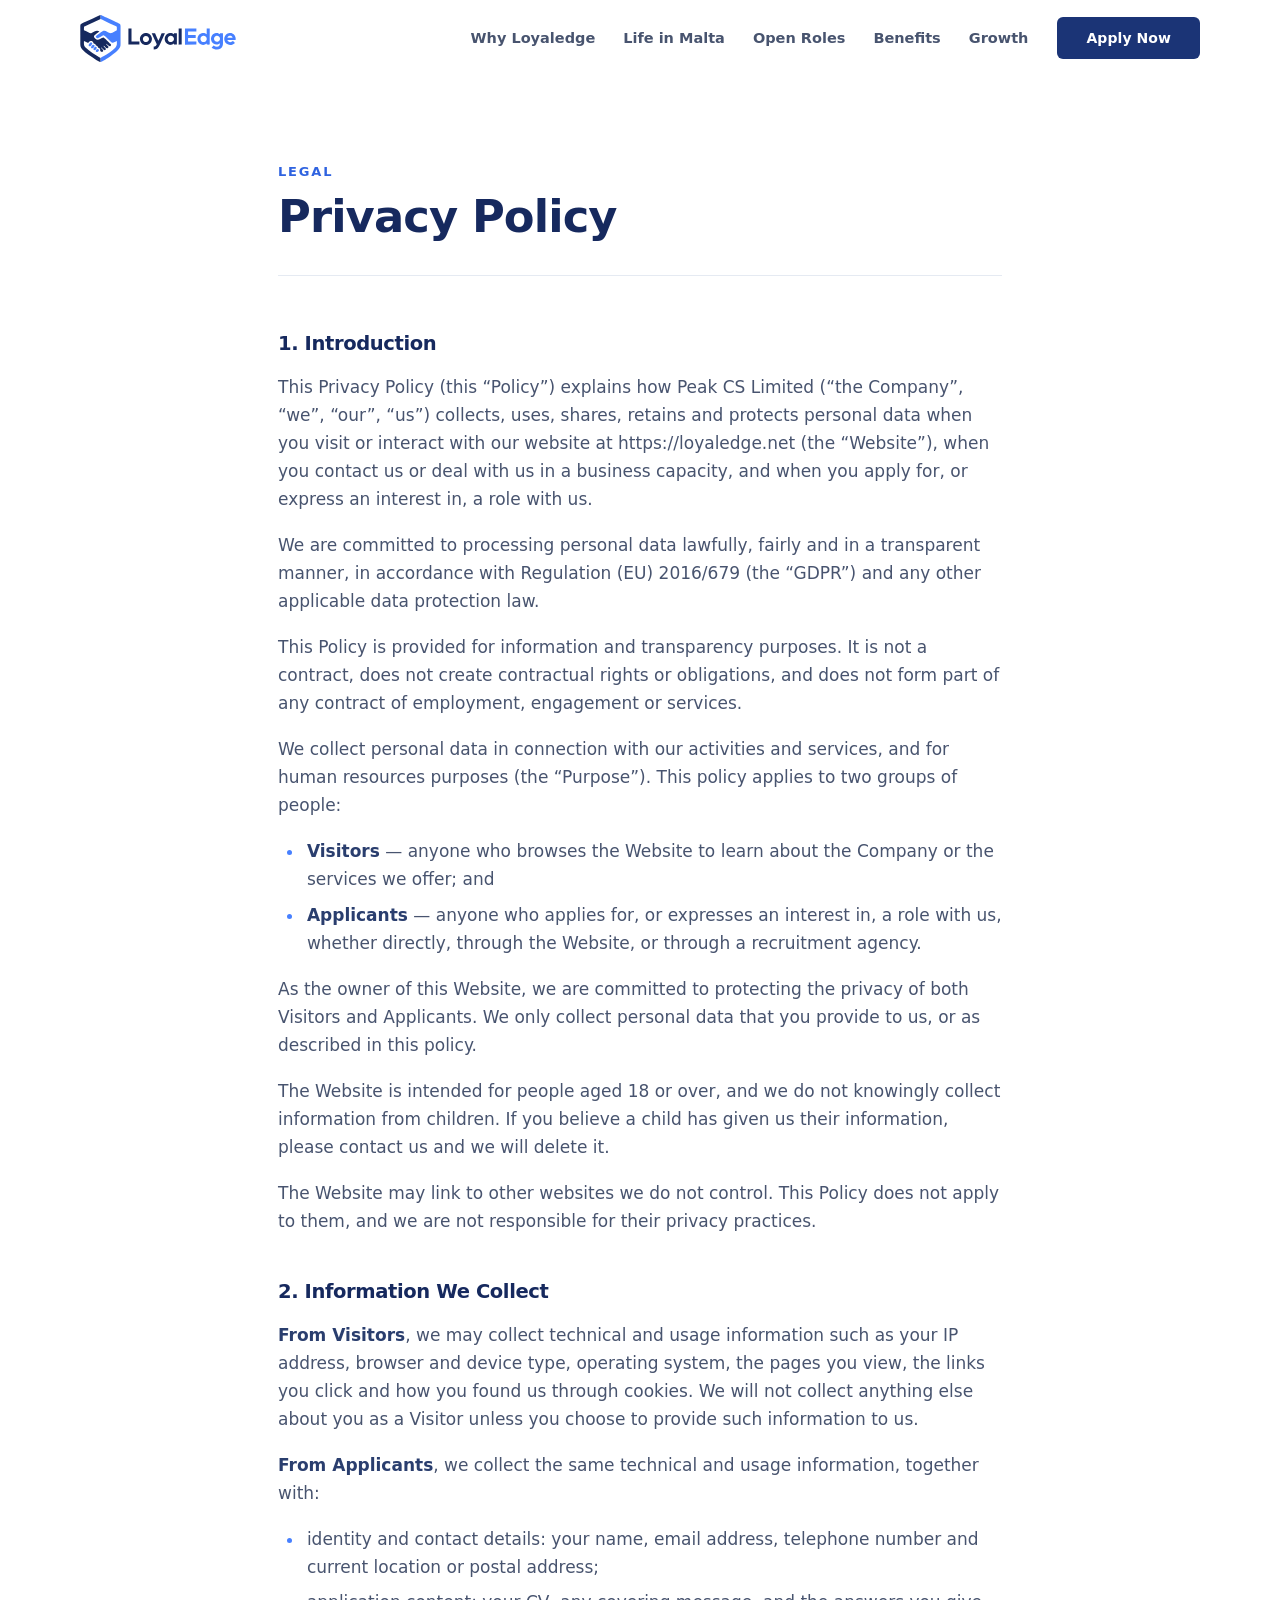
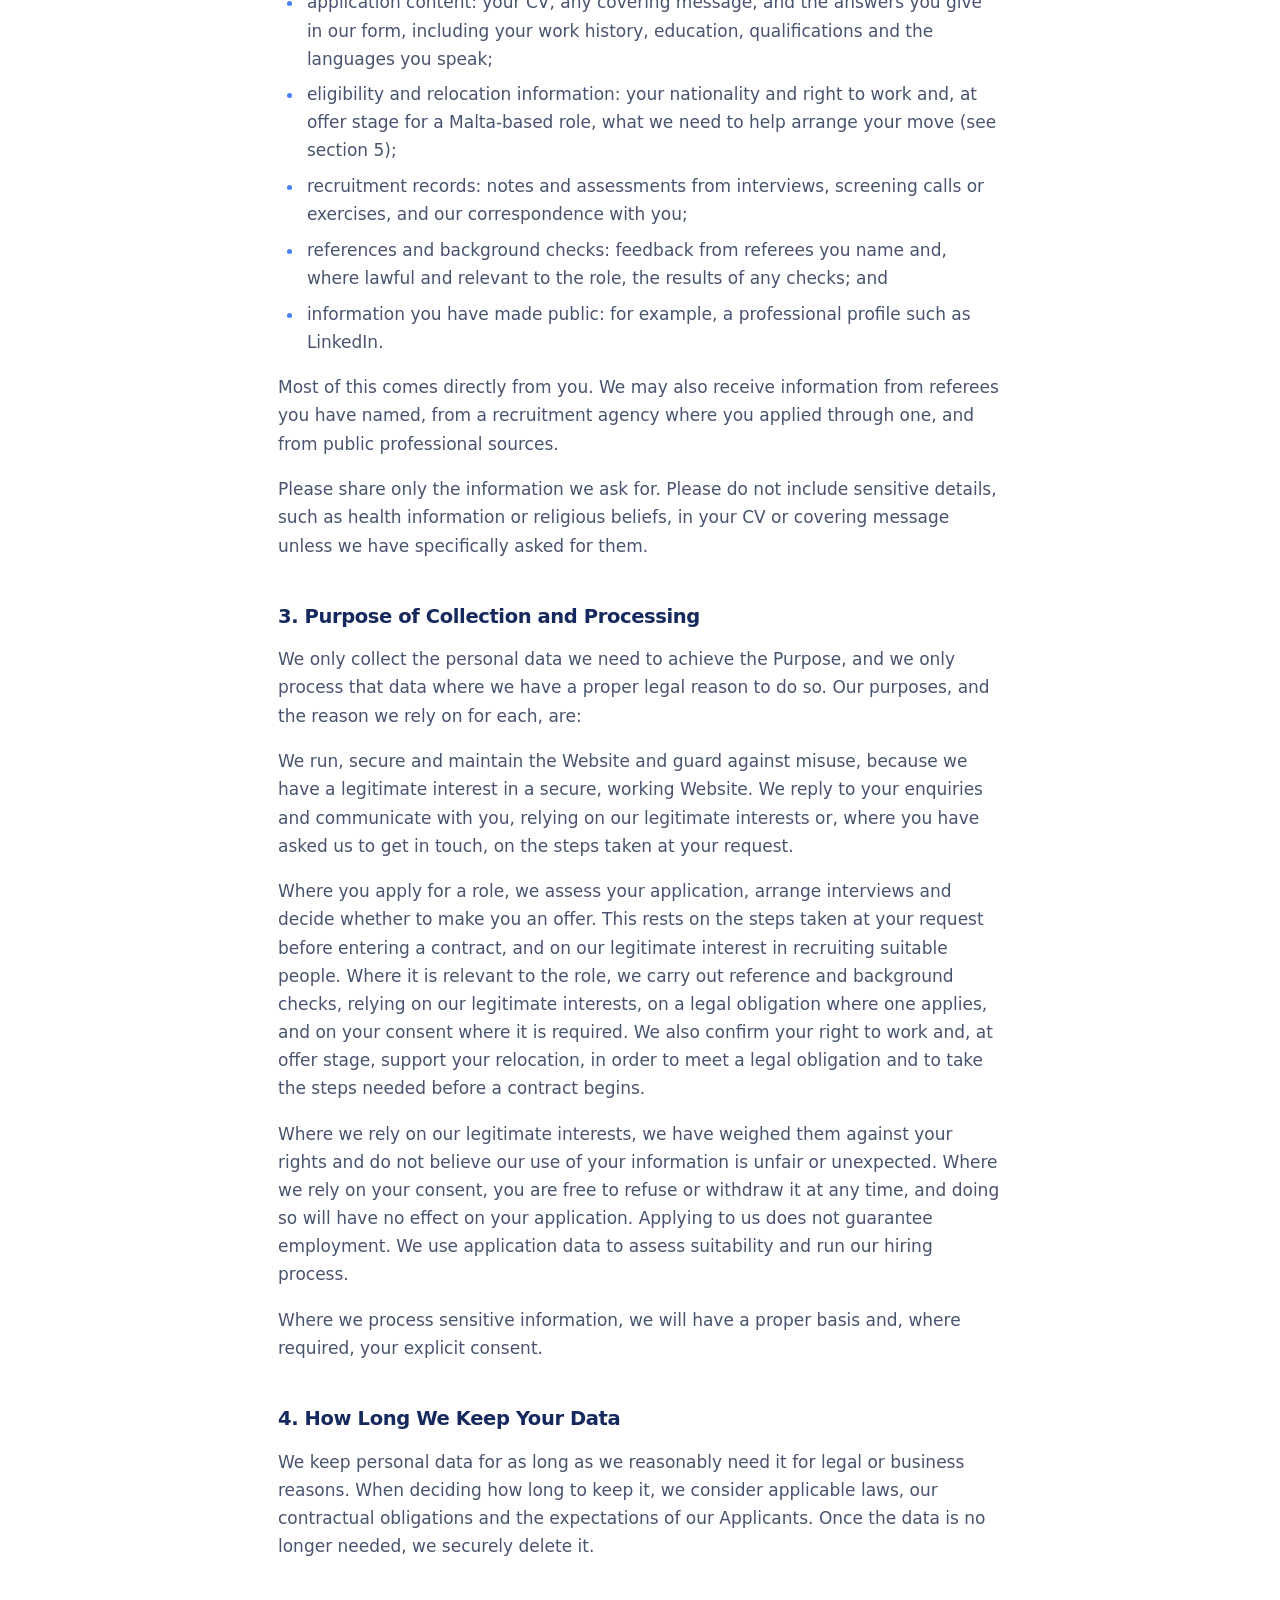
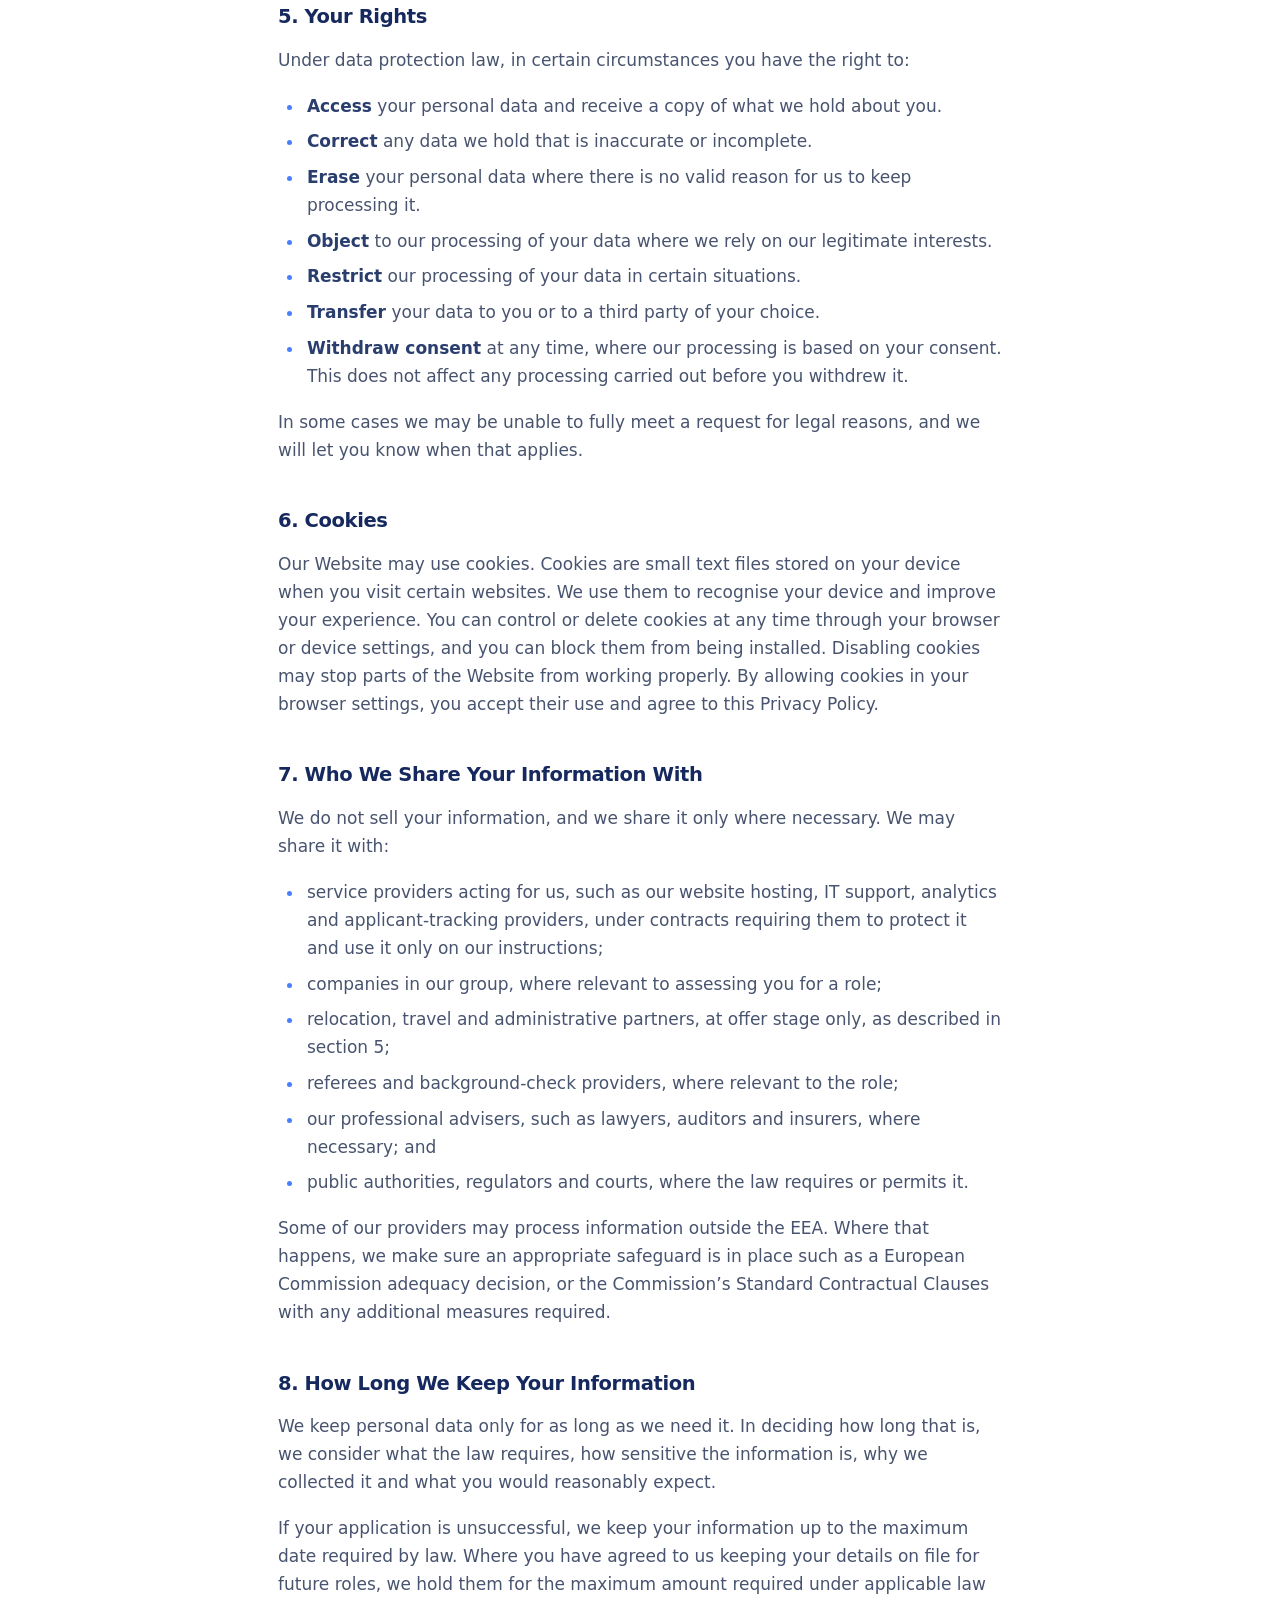
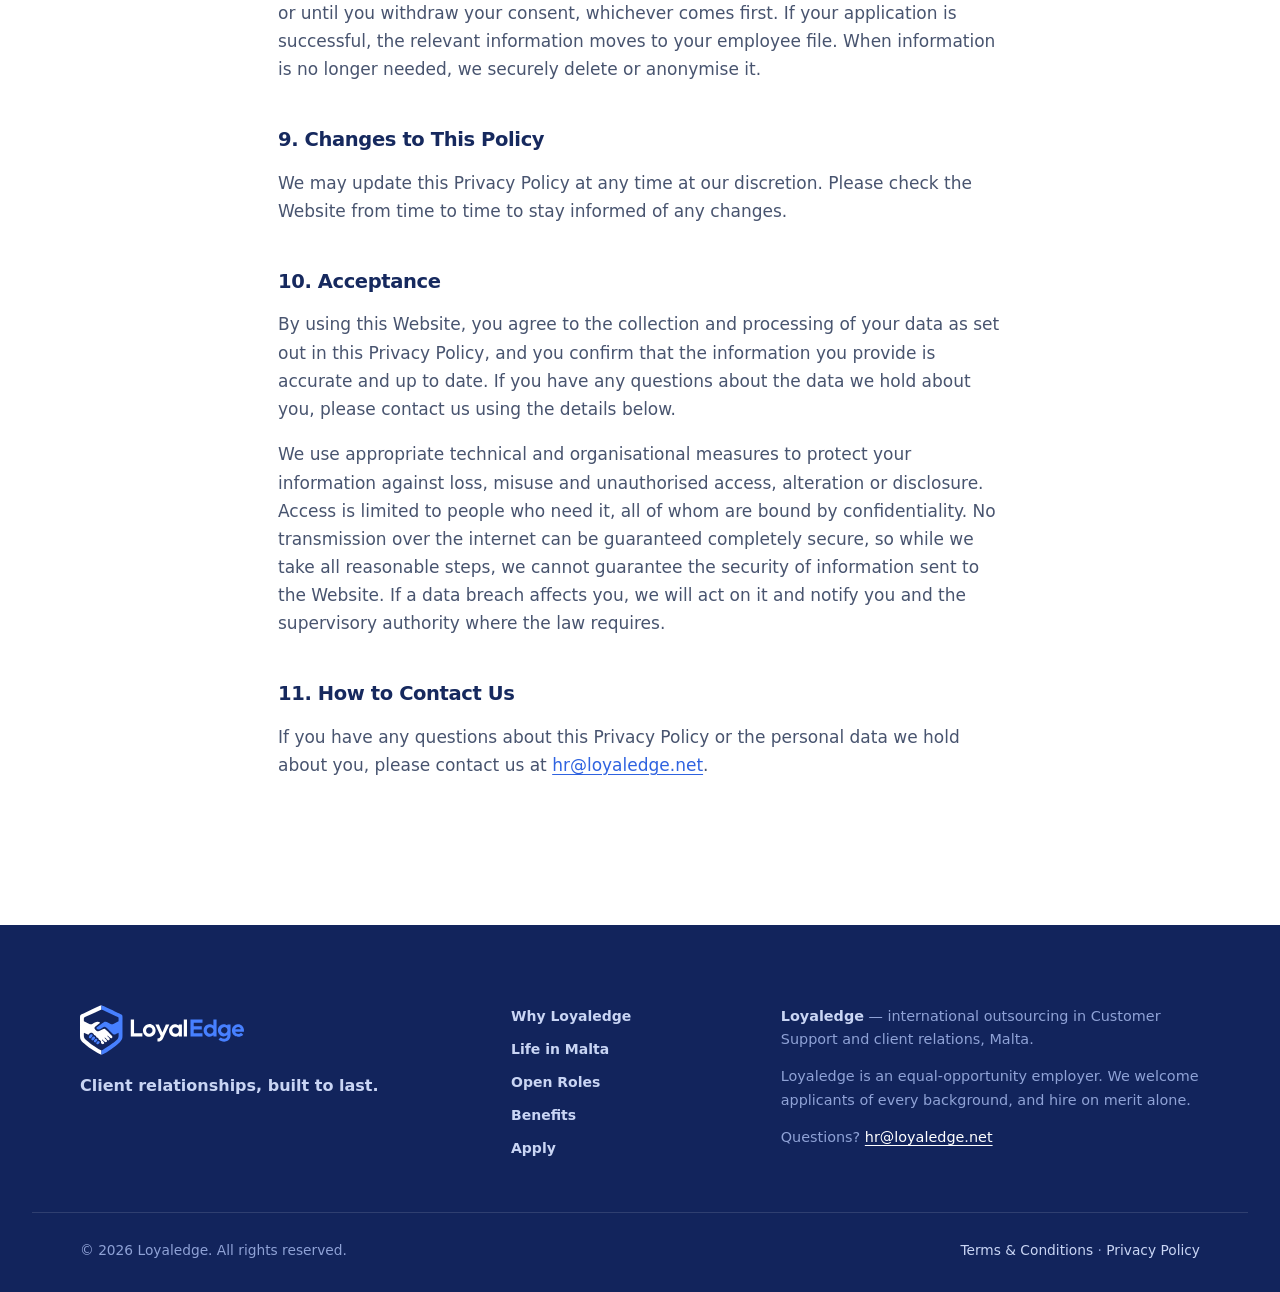
==== privacy.html @ 89816197 "Apply legal review: Loyaledge branding, remove countries, add legal pages - Remove country names fro" ====
<!doctype html>
<html lang="en">
<head>
<meta charset="utf-8">
<meta name="viewport" content="width=device-width, initial-scale=1">
<title>Privacy Policy — Loyaledge</title>
<meta name="description" content="How Peak CS Limited collects, uses and protects personal data on the Loyaledge website.">
<meta name="theme-color" content="#FFFFFF">

<link rel="icon" href="data:image/svg+xml,%3Csvg xmlns='http://www.w3.org/2000/svg' viewBox='0 0 271 316'%3E%3Cpath d='M136.7 315.7C128.6 314.4 110.6 303.7 102.5 298.6 70.9 278.4 37.7 258.1 12 230.6-2.1 215.4.1 197.7.1 178.7l.1-45-.1-39.2c0-7.2-.2-14.5.1-21.7.4-8.3 2.8-11.4 10.2-15 8.4-4 16.8-7.8 25.2-11.7l49.2-22.9 30.9-14.4C121.4 6.1 130.7 1.4 136.5 0c.2 8.8-.2 19.1.3 27.3-34.2 14.4-67.7 32-101.7 46.8-2.8 1.2-8.2 3.5-9.4 6-1.8 3.5-1 19.4-1 22.4 10.6 5 21.3 10 31.8 15.2 6.6 3.3 12.3 6.2 19.7 3 17.8-7.5 32.9-23 52.6-9.5-10.5 8.1-22.9 16.5-32.6 25.3-6.2 5.6-4.8 12.4.3 17.7 21.6 26.4 38-.7 59.4-4.8 3.8-.7 41 38.1 46.4 43 4.3 3.9 6.4 10.1 1.1 14.8-9.9 8.6-23.2-14.9-29-14.9-2.6 7.5 28.5 19.2 9.6 29.7-8.6 4.8-19.2-14.9-25.9-16.9l-1.2 1.1c.2 6.2 22.3 16.3 13.3 25.5-10.1 10.3-20.7-8.7-28.4-14.2h-1.2c-1.2 1.6-1 .8-.9 2.6 4.5 5 15 13.3 14.7 19-.2 2-1.1 4-2.7 5.3-6.6 5.8-13.6-.2-18.2-5 2.9-11.1-2.3-18.5-13.2-21.2-3.3-9.9-5.5-11.4-15.2-14.9-.5-3.8-2.9-9.1-5.8-10.6-8.3-4.2-8.8-.8-12.1-10.1-1.8-5.2-12.1-10.6-17.6-8.6-7.5 1.5-11.7 7-16.2 12.4-9.4-3.6-19.4-8.5-28.6-12.8-.2 17.1-2.9 32 10.4 44.1 24.6 22.5 72.4 55.7 101.5 69.6-.1 9-.1 18 0 26.9z' fill='%231B3476'/%3E%3Cpath d='M136.5 0c5.7.7 115 52.5 127 59 1.8.9 3.3 2.2 4.5 3.8 4 5.4 2.8 23.8 2.7 31.1l-.1 40.1.1 45.9c0 6.8.3 22.8-1 29.1-5.5 27.7-49.7 55.8-71.2 71.5-9.7 7-51.8 34.5-61.8 35.2-.1-9-.1-17.9 0-26.9 3.5-1.3 15.1-8.5 18.9-10.8 28-17.3 55.9-35.9 79.8-58.6 13.5-12.8 10.5-25.9 10.4-44-6.9 3.3-22.6 12.8-29.9 11.7-8.3-1.3-46.1-47.7-56.7-50-11.6-2.5-29.1 19.3-42.2 18.4-4.5-.3-8.3-3.3-11.2-6.7-1.3-1.5-1.9-2.7-1.8-4.6 3.9-5.5 40.3-31.7 47.7-36.2 17.5-7.9 31.2 7.8 46.5 13.2 10.2 3.6 20.3-5.3 29.3-9.3 6-2.7 12.3-6.2 18.2-9.2.1-7.9 0-15.8-.1-23.7-4.4-2.9-11.3-5.9-16.1-8.2l-27.1-12.8-40.7-19.4c-7.7-3.6-17.1-8.4-24.9-11.4-.4-8.3 0-18.6-.2-27.3z' fill='%234780FF'/%3E%3C/svg%3E">

<link rel="stylesheet" href="styles.css">
</head>
<body>

<a class="skip-link" href="#main">Skip to main content</a>

<!-- Logo symbol. "LOYAL" + left shield use currentColor so the mark inverts on dark
     surfaces; "EDGE" + right shield stay brand blue in every context. -->
<svg width="0" height="0" aria-hidden="true" focusable="false" style="position:absolute">
  <symbol id="loyaledge" viewBox="0 0 1045 316">
    <path fill="currentColor" d="M136.713 315.699C128.648 314.407 110.573 303.685 102.465 298.56C70.949 278.428 37.7438 258.062 12.0398 230.552C-2.1436 215.373 0.120086 197.665 0.148864 178.671L0.217442 133.662L0.148864 94.4327C0.114575 87.2344 -0.0960531 80.0117 0.208875 72.8085C0.56095 64.4763 2.99854 61.397 10.3119 57.8585C18.6913 53.8038 27.1148 50.0032 35.5248 46.0967L84.7137 23.2137L115.6 8.8178C121.382 6.12672 130.727 1.40401 136.547 0C136.786 8.75045 136.364 19.0323 136.797 27.3174C102.649 41.6986 69.0809 59.2944 35.0655 74.1415C32.3279 75.3361 26.928 77.5998 25.6691 80.1084C23.9155 83.6053 24.6845 99.5234 24.7347 102.481C35.3797 107.472 46.0154 112.513 56.5648 117.678C63.2083 120.931 68.8421 123.855 76.2479 120.721C94.0721 113.181 109.146 97.684 128.882 111.239C118.337 119.367 106.004 127.715 96.2654 136.521C90.0579 142.135 91.5219 148.931 96.5158 154.216C118.101 180.588 134.49 154.92 155.929 150.823C159.742 150.101 196.885 188.927 202.282 193.862C206.541 197.751 208.683 203.91 203.329 208.607C193.464 217.259 180.135 193.789 174.333 193.758C171.699 201.241 202.783 212.917 183.938 223.473C175.31 228.305 164.75 208.613 157.995 206.586L156.824 207.688C157.013 213.885 179.148 223.951 170.071 233.252C159.987 243.582 149.426 224.533 141.665 219.077L140.539 219.114C139.291 220.718 139.497 219.867 139.636 221.679C144.169 226.639 154.645 235.003 154.299 240.618C154.164 242.669 153.22 244.586 151.673 245.945C145.04 251.768 138.029 245.731 133.427 240.967C136.37 229.903 131.121 222.482 120.246 219.757C116.94 209.813 114.751 208.356 104.998 204.841C104.473 201.026 102.09 195.736 99.2161 194.279C90.8814 190.048 90.3689 193.458 87.0802 184.157C85.2323 178.928 75.0043 173.528 69.5034 175.573C61.9776 177.061 57.7618 182.584 53.311 187.996C43.9599 184.347 33.9548 179.406 24.7849 175.108C24.5896 192.203 21.8936 207.082 35.1935 219.206C59.8265 241.665 107.556 274.913 136.704 288.849C136.621 297.795 136.624 306.747 136.713 315.699Z"/>
    <path fill="#4780FF" d="M136.546 0C142.21 0.686394 251.549 52.4562 263.497 58.9656C265.252 59.9134 266.776 61.2342 267.964 62.8353C271.991 68.2291 270.748 86.643 270.722 93.9104L270.662 134.03L270.724 179.926C270.729 186.729 271.037 202.704 269.771 209.048C264.25 236.724 220.056 264.828 198.562 280.461C188.901 287.49 146.74 314.97 136.712 315.699C136.622 306.747 136.619 297.795 136.703 288.849C140.247 287.588 151.833 280.387 155.565 278.079C183.55 260.769 211.472 242.198 235.39 219.493C248.872 206.696 245.885 193.562 245.755 175.518C238.893 178.794 223.171 188.327 215.879 187.182C207.563 185.884 169.804 139.519 159.139 137.189C147.578 134.664 130.068 156.469 116.953 155.557C112.42 155.244 108.671 152.213 105.801 148.901C104.53 147.437 103.89 146.232 103.991 144.291C107.901 138.843 144.279 112.591 151.683 108.069C169.186 100.22 182.894 115.925 198.207 121.293C208.437 124.88 218.513 116.01 227.513 111.948C233.506 109.244 239.837 105.735 245.759 102.764C245.826 94.8791 245.777 86.9938 245.614 79.1104C241.262 76.2123 234.354 73.182 229.516 70.8871L202.446 58.0722L161.709 38.7203C154.049 35.0875 144.584 30.314 136.796 27.3174C136.363 19.0323 136.785 8.75045 136.546 0Z"/>
    <path fill="#4780FF" d="M68.5957 185.523C89.9645 183.986 77.5127 203.102 67.4641 210.199C65.0002 210.566 60.0295 210.162 58.3653 208.405C51.6991 201.363 64.1828 189.485 68.5957 185.523Z"/>
    <path fill="#4780FF" d="M85.6577 199.668C105.611 200.011 92.5535 218.815 82.3721 224.252C62.8922 223.701 75.9576 204.205 85.6577 199.668Z"/>
    <path fill="#4780FF" d="M99.8603 214.296C103.036 214.131 107.869 214.749 109.611 217.511C114.303 224.963 103.191 233.872 98.6295 237.092C95.7082 237.203 91.3076 236.554 89.4707 234.288C83.9648 227.504 95.8582 217.529 99.8603 214.296Z"/>
    <path fill="#4780FF" d="M115.209 228.391C130.909 229.187 127.025 244.353 114.699 248.664C97.4861 248.933 104.481 234.183 115.209 228.391Z"/>
    <path fill="#4780FF" d="M912.77 120.847C929.632 119.734 928.537 124.762 938.805 128.365C940.385 126.993 938.218 125.916 940.036 122.692C945.504 122.263 953.512 122.54 959.17 122.57C959.795 135.425 959.275 150.831 959.379 163.903C958.73 176.388 960.781 191.04 958.074 203.176C950.194 238.469 905.728 239.59 882.834 218.698L887.023 214.498L896.128 205.393C914.038 218.808 939.657 217.675 939.332 190.336C933.754 194.34 929.48 197.028 922.549 198.345C912.966 200.065 903.096 197.898 895.111 192.326C886.533 186.332 881.028 176.877 879.314 166.621C877.618 155.845 880.214 144.834 886.551 135.954C893.347 126.543 901.779 122.645 912.77 120.847ZM939.167 156.354C937.287 145.56 927.123 138.252 916.291 139.91C909.084 141.014 903.041 145.927 900.487 152.753C897.934 159.58 899.269 167.253 903.978 172.818C908.692 178.378 916.04 180.956 923.197 179.56C933.949 177.459 941.047 167.148 939.167 156.354Z"/>
    <path fill="#4780FF" d="M870.331 90.6113C869.627 126.522 870.705 163.112 870.209 199.122C865.776 199.128 854.191 199.471 850.511 198.724C849.77 196.985 849.996 193.942 849.99 191.939C837.322 202.343 824.414 203.475 809.627 197.267C786.445 185.082 780.861 154.852 796.946 134.825C803.253 126.842 812.548 121.78 822.676 120.811C833.305 119.797 841.847 123.144 849.904 129.713L849.96 90.666L870.331 90.6113ZM850.088 157.59C848.208 146.021 837.285 138.18 825.719 140.1C814.214 142.011 806.419 152.869 808.286 164.38C810.16 175.897 820.991 183.729 832.509 181.898C844.088 180.062 851.968 169.162 850.088 157.59Z"/>
    <path fill="currentColor" d="M602.649 120.889C613.915 119.91 620.718 123.48 629.425 129.67L629.541 122.502L649.521 122.532L649.472 199.129L629.627 199.16L629.566 191.739L624.312 195.7C620.259 198.137 616.487 199.699 611.828 200.495C602.025 202.221 591.94 199.888 583.894 194.035C556.096 173.786 564.686 125.997 602.649 120.889ZM625.036 147.462C620.168 141.621 612.533 138.853 605.05 140.215C593.692 142.284 586.099 153.102 588.022 164.491C589.945 175.873 600.666 183.6 612.08 181.825C619.593 180.661 625.894 175.536 628.576 168.421C631.264 161.306 629.91 153.298 625.036 147.462Z"/>
    <path fill="#4780FF" d="M703.911 90.5714L780.639 90.5469L780.499 111.133C762.203 111.464 743.154 111.235 724.815 111.277C724.687 119.072 724.681 126.869 724.791 134.665L775.992 134.677C776.096 141.244 776.102 147.811 776.016 154.381L731.955 154.388C729.628 154.339 727.412 154.094 725.238 154.859C724.338 159.807 724.779 173.277 724.913 178.757L780.615 178.819C780.639 185.597 780.627 192.375 780.578 199.153L704.083 199.19C703.807 162.984 703.746 126.778 703.911 90.5714Z"/>
    <path fill="currentColor" d="M436.804 120.799C458.819 118.214 478.797 133.874 481.544 155.869C484.29 177.863 468.776 197.958 446.802 200.867C424.598 203.8 404.251 188.095 401.475 165.868C398.7 143.643 414.559 123.411 436.804 120.799ZM462.057 159.629C461.266 148.326 451.497 139.788 440.192 140.515C428.798 141.249 420.175 151.112 420.973 162.507C421.77 173.895 431.683 182.462 443.068 181.598C454.364 180.747 462.849 170.926 462.057 159.629Z"/>
    <path fill="#4780FF" d="M1008.1 120.768C1028.49 120.936 1042.33 135.9 1044.42 155.423C1044.86 159.617 1044.64 164.154 1044.56 168.379C1026.06 168.618 1007.31 168.483 988.805 168.471C995.259 185.658 1013.52 186.7 1026.07 175.311C1028.06 176.903 1030.08 178.709 1032.02 180.38L1040.06 187.557C1026.42 201.829 999.863 206.569 983.95 193.631C956.659 171.447 965.238 126.338 1003.45 120.873C1005 120.8 1006.55 120.765 1008.1 120.768ZM1024.34 153.108C1020.06 141.654 1015.11 138.764 1002.73 139.77C994.862 142.526 991.947 145.171 988.874 153.145L1010.74 153.231L1024.34 153.108Z"/>
    <path fill="currentColor" d="M480.318 122.642L502.77 122.482C509.107 138.814 517.698 157.498 524.856 173.712C531.199 161.368 541.02 136.317 546.911 122.552L569.131 122.61C561.753 140.327 553.009 158.276 545.227 175.984C540.077 186.711 535.516 197.935 530.244 208.632C521.702 225.96 512.928 231.367 493.629 231.71L493.634 212.398C506.511 212.367 509.64 207.83 514.201 196.735C502.953 172.377 490.886 147.205 480.318 122.642Z"/>
    <path fill="currentColor" d="M323.616 90.6254L344.393 90.5898L344.438 178.814L397.53 178.795L397.486 199.124L323.566 199.136L323.616 90.6254Z"/>
    <path fill="currentColor" d="M661.456 90.6602L681.705 90.5684L681.693 199.172C675.006 199.093 668.136 199.172 661.438 199.184L661.456 90.6602Z"/>
  </symbol>
</svg>

<header class="site-header" id="siteHeader">
  <div class="wrap header-inner">
    <a class="logo" href="index.html" aria-label="Loyaledge home">
      <svg class="logo-svg" role="img" aria-hidden="true"><use href="#loyaledge"></use></svg>
    </a>

    <nav class="nav" id="nav" aria-label="Main">
      <a href="index.html#why">Why Loyaledge</a>
      <a href="index.html#malta">Life in Malta</a>
      <a href="index.html#roles">Open Roles</a>
      <a href="index.html#benefits">Benefits</a>
      <a href="index.html#growth">Growth</a>
      <a class="btn btn-primary btn-sm nav-cta" href="index.html#apply">Apply Now</a>
    </nav>

    <button class="menu-toggle" id="menuToggle" aria-expanded="false" aria-controls="nav" aria-label="Open menu">
      <span></span><span></span><span></span>
    </button>
  </div>
</header>

<main id="main" class="legal-main">
  <div class="wrap legal-wrap">
    <header class="legal-head">
      <p class="legal-kicker">Legal</p>
      <h1>Privacy Policy</h1>
    </header>

    <div class="legal-body">
      <h2>1. Introduction</h2>
      <p>
        This Privacy Policy (this &ldquo;Policy&rdquo;) explains how Peak CS Limited
        (&ldquo;the Company&rdquo;, &ldquo;we&rdquo;, &ldquo;our&rdquo;, &ldquo;us&rdquo;)
        collects, uses, shares, retains and protects personal data when you visit or
        interact with our website at https://loyaledge.net (the &ldquo;Website&rdquo;), when
        you contact us or deal with us in a business capacity, and when you apply for, or
        express an interest in, a role with us.
      </p>
      <p>
        We are committed to processing personal data lawfully, fairly and in a transparent
        manner, in accordance with Regulation (EU) 2016/679 (the &ldquo;GDPR&rdquo;) and any
        other applicable data protection law.
      </p>
      <p>
        This Policy is provided for information and transparency purposes. It is not a
        contract, does not create contractual rights or obligations, and does not form part
        of any contract of employment, engagement or services.
      </p>
      <p>
        We collect personal data in connection with our activities and services, and for
        human resources purposes (the &ldquo;Purpose&rdquo;). This policy applies to two
        groups of people:
      </p>
      <ul>
        <li><strong>Visitors</strong> &mdash; anyone who browses the Website to learn about the Company or the services we offer; and</li>
        <li><strong>Applicants</strong> &mdash; anyone who applies for, or expresses an interest in, a role with us, whether directly, through the Website, or through a recruitment agency.</li>
      </ul>
      <p>
        As the owner of this Website, we are committed to protecting the privacy of both
        Visitors and Applicants. We only collect personal data that you provide to us, or as
        described in this policy.
      </p>
      <p>
        The Website is intended for people aged 18 or over, and we do not knowingly collect
        information from children. If you believe a child has given us their information,
        please contact us and we will delete it.
      </p>
      <p>
        The Website may link to other websites we do not control. This Policy does not apply
        to them, and we are not responsible for their privacy practices.
      </p>

      <h2>2. Information We Collect</h2>
      <p>
        <strong>From Visitors</strong>, we may collect technical and usage information such
        as your IP address, browser and device type, operating system, the pages you view,
        the links you click and how you found us through cookies. We will not collect
        anything else about you as a Visitor unless you choose to provide such information
        to us.
      </p>
      <p><strong>From Applicants</strong>, we collect the same technical and usage information, together with:</p>
      <ul>
        <li>identity and contact details: your name, email address, telephone number and current location or postal address;</li>
        <li>application content: your CV, any covering message, and the answers you give in our form, including your work history, education, qualifications and the languages you speak;</li>
        <li>eligibility and relocation information: your nationality and right to work and, at offer stage for a Malta-based role, what we need to help arrange your move (see section 5);</li>
        <li>recruitment records: notes and assessments from interviews, screening calls or exercises, and our correspondence with you;</li>
        <li>references and background checks: feedback from referees you name and, where lawful and relevant to the role, the results of any checks; and</li>
        <li>information you have made public: for example, a professional profile such as LinkedIn.</li>
      </ul>
      <p>
        Most of this comes directly from you. We may also receive information from referees
        you have named, from a recruitment agency where you applied through one, and from
        public professional sources.
      </p>
      <p>
        Please share only the information we ask for. Please do not include sensitive
        details, such as health information or religious beliefs, in your CV or covering
        message unless we have specifically asked for them.
      </p>

      <h2>3. Purpose of Collection and Processing</h2>
      <p>
        We only collect the personal data we need to achieve the Purpose, and we only
        process that data where we have a proper legal reason to do so. Our purposes, and
        the reason we rely on for each, are:
      </p>
      <p>
        We run, secure and maintain the Website and guard against misuse, because we have a
        legitimate interest in a secure, working Website. We reply to your enquiries and
        communicate with you, relying on our legitimate interests or, where you have asked
        us to get in touch, on the steps taken at your request.
      </p>
      <p>
        Where you apply for a role, we assess your application, arrange interviews and
        decide whether to make you an offer. This rests on the steps taken at your request
        before entering a contract, and on our legitimate interest in recruiting suitable
        people. Where it is relevant to the role, we carry out reference and background
        checks, relying on our legitimate interests, on a legal obligation where one
        applies, and on your consent where it is required. We also confirm your right to
        work and, at offer stage, support your relocation, in order to meet a legal
        obligation and to take the steps needed before a contract begins.
      </p>
      <p>
        Where we rely on our legitimate interests, we have weighed them against your rights
        and do not believe our use of your information is unfair or unexpected. Where we
        rely on your consent, you are free to refuse or withdraw it at any time, and doing
        so will have no effect on your application. Applying to us does not guarantee
        employment. We use application data to assess suitability and run our hiring
        process.
      </p>
      <p>
        Where we process sensitive information, we will have a proper basis and, where
        required, your explicit consent.
      </p>

      <h2>4. How Long We Keep Your Data</h2>
      <p>
        We keep personal data for as long as we reasonably need it for legal or business
        reasons. When deciding how long to keep it, we consider applicable laws, our
        contractual obligations and the expectations of our Applicants. Once the data is no
        longer needed, we securely delete it.
      </p>

      <h2>5. Your Rights</h2>
      <p>Under data protection law, in certain circumstances you have the right to:</p>
      <ul>
        <li><strong>Access</strong> your personal data and receive a copy of what we hold about you.</li>
        <li><strong>Correct</strong> any data we hold that is inaccurate or incomplete.</li>
        <li><strong>Erase</strong> your personal data where there is no valid reason for us to keep processing it.</li>
        <li><strong>Object</strong> to our processing of your data where we rely on our legitimate interests.</li>
        <li><strong>Restrict</strong> our processing of your data in certain situations.</li>
        <li><strong>Transfer</strong> your data to you or to a third party of your choice.</li>
        <li><strong>Withdraw consent</strong> at any time, where our processing is based on your consent. This does not affect any processing carried out before you withdrew it.</li>
      </ul>
      <p>
        In some cases we may be unable to fully meet a request for legal reasons, and we
        will let you know when that applies.
      </p>

      <h2>6. Cookies</h2>
      <p>
        Our Website may use cookies. Cookies are small text files stored on your device when
        you visit certain websites. We use them to recognise your device and improve your
        experience. You can control or delete cookies at any time through your browser or
        device settings, and you can block them from being installed. Disabling cookies may
        stop parts of the Website from working properly. By allowing cookies in your browser
        settings, you accept their use and agree to this Privacy Policy.
      </p>

      <h2>7. Who We Share Your Information With</h2>
      <p>We do not sell your information, and we share it only where necessary. We may share it with:</p>
      <ul>
        <li>service providers acting for us, such as our website hosting, IT support, analytics and applicant-tracking providers, under contracts requiring them to protect it and use it only on our instructions;</li>
        <li>companies in our group, where relevant to assessing you for a role;</li>
        <li>relocation, travel and administrative partners, at offer stage only, as described in section 5;</li>
        <li>referees and background-check providers, where relevant to the role;</li>
        <li>our professional advisers, such as lawyers, auditors and insurers, where necessary; and</li>
        <li>public authorities, regulators and courts, where the law requires or permits it.</li>
      </ul>
      <p>
        Some of our providers may process information outside the EEA. Where that happens,
        we make sure an appropriate safeguard is in place such as a European Commission
        adequacy decision, or the Commission&rsquo;s Standard Contractual Clauses with any
        additional measures required.
      </p>

      <h2>8. How Long We Keep Your Information</h2>
      <p>
        We keep personal data only for as long as we need it. In deciding how long that is,
        we consider what the law requires, how sensitive the information is, why we
        collected it and what you would reasonably expect.
      </p>
      <p>
        If your application is unsuccessful, we keep your information up to the maximum date
        required by law. Where you have agreed to us keeping your details on file for future
        roles, we hold them for the maximum amount required under applicable law or until
        you withdraw your consent, whichever comes first. If your application is successful,
        the relevant information moves to your employee file. When information is no longer
        needed, we securely delete or anonymise it.
      </p>

      <h2>9. Changes to This Policy</h2>
      <p>
        We may update this Privacy Policy at any time at our discretion. Please check the
        Website from time to time to stay informed of any changes.
      </p>

      <h2>10. Acceptance</h2>
      <p>
        By using this Website, you agree to the collection and processing of your data as
        set out in this Privacy Policy, and you confirm that the information you provide is
        accurate and up to date. If you have any questions about the data we hold about you,
        please contact us using the details below.
      </p>
      <p>
        We use appropriate technical and organisational measures to protect your information
        against loss, misuse and unauthorised access, alteration or disclosure. Access is
        limited to people who need it, all of whom are bound by confidentiality. No
        transmission over the internet can be guaranteed completely secure, so while we take
        all reasonable steps, we cannot guarantee the security of information sent to the
        Website. If a data breach affects you, we will act on it and notify you and the
        supervisory authority where the law requires.
      </p>

      <h2>11. How to Contact Us</h2>
      <p>
        If you have any questions about this Privacy Policy or the personal data we hold
        about you, please contact us at
        <a href="mailto:hr@loyaledge.net">hr@loyaledge.net</a>.
      </p>
    </div>
  </div>
</main>

<footer class="site-footer">
  <div class="wrap footer-inner">
    <div class="footer-brand">
      <svg class="logo-svg logo-svg--footer" role="img" aria-label="Loyaledge"><use href="#loyaledge"></use></svg>
      <p>Client relationships, built to last.</p>
    </div>

    <nav class="footer-nav" aria-label="Footer">
      <a href="index.html#why">Why Loyaledge</a>
      <a href="index.html#malta">Life in Malta</a>
      <a href="index.html#roles">Open Roles</a>
      <a href="index.html#benefits">Benefits</a>
      <a href="index.html#apply">Apply</a>
    </nav>

    <div class="footer-legal">
      <p><strong>Loyaledge</strong> — international outsourcing in Customer Support and client relations, Malta.</p>
      <p>Loyaledge is an equal-opportunity employer. We welcome applicants of every background, and hire on merit alone.</p>
      <p class="footer-contact">Questions? <a href="mailto:hr@loyaledge.net">hr@loyaledge.net</a></p>
    </div>
  </div>
  <div class="wrap footer-bottom">
    <p>&copy; <span id="year">2026</span> Loyaledge. All rights reserved.</p>
    <p><a href="terms.html">Terms &amp; Conditions</a> · <a href="privacy.html">Privacy Policy</a></p>
  </div>
</footer>

<script src="script.js"></script>
</body>
</html>
---- styles.css ----
/* ==========================================================================
   Loyaledge careers — v3: all-sans corporate, photography-led.
   White ground, flat quiet panels, brand navy #1B3476 / blue #4780FF.
   No external requests: system faces, local images only. No italics.
   ========================================================================== */

:root {
  --paper:    #FFFFFF;
  --panel:    #F3F6FB;   /* flat quiet panel */
  --hairline: #E5EAF2;
  --ink:      #16295E;   /* headings */
  --ink-soft: #2A3E6E;
  --slate:    #48546F;   /* body */
  --mist:     #7A85A1;   /* meta, captions */
  --blue:     #4780FF;
  --blue-700: #2F63E0;
  --navy:     #1B3476;   /* bands */
  --navy-deep:#12245C;   /* footer */
  --on-navy:  #C9D5F4;
  --on-navy-dim: #8FA2D6;
  --bad:      #C43D3D;
  --ok:       #1E7A4F;

  --sans: system-ui, "Segoe UI", -apple-system, Roboto, "Helvetica Neue", Arial, sans-serif;

  --wrap: 1216px;
  --gut: clamp(20px, 4vw, 48px);
  /* left/right padding that lines full-bleed children up with .wrap content */
  --edge: max(var(--gut), calc((100vw - var(--wrap)) / 2 + var(--gut)));

  --r-sm: 6px;
  --r-md: 10px;
  --r-lg: 14px;

  --ease: cubic-bezier(.16, 1, .3, 1);
  --shadow-soft: 0 20px 50px -32px rgba(18, 36, 92, .28);
}

/* ---------- reset / base ---------- */
*, *::before, *::after { box-sizing: border-box; }

html {
  scroll-behavior: smooth;
  scroll-padding-top: 104px;
  -webkit-text-size-adjust: 100%;
}

body {
  margin: 0;
  font-family: var(--sans);
  font-size: 17px;
  line-height: 1.65;
  color: var(--slate);
  background: var(--paper);
  -webkit-font-smoothing: antialiased;
  text-rendering: optimizeLegibility;
}

img, svg { display: block; max-width: 100%; }
figure { margin: 0; }

h1, h2, h3, h4 {
  margin: 0 0 .5em;
  font-weight: 700;
  letter-spacing: -.02em;
  color: var(--ink);
  text-wrap: balance;
}

/* the whole page is upright — em carries emphasis through weight/colour instead */
em { font-style: normal; }

p { margin: 0 0 1em; }
ul, ol { margin: 0; padding: 0; list-style: none; }
a { color: var(--blue-700); text-decoration: none; }

:focus-visible {
  outline: 2px solid var(--blue);
  outline-offset: 3px;
  border-radius: 2px;
}

::selection { background: rgba(71, 128, 255, .18); }

.sr-only {
  position: absolute; width: 1px; height: 1px; margin: -1px;
  clip: rect(0 0 0 0); clip-path: inset(50%); overflow: hidden; white-space: nowrap;
}

.skip-link {
  position: fixed; top: -60px; left: 16px; z-index: 200;
  padding: 12px 18px; background: var(--ink); color: #fff;
  font: 600 14px/1 var(--sans); border-radius: var(--r-sm);
  transition: top .2s var(--ease);
}
.skip-link:focus { top: 14px; }

.wrap { max-width: var(--wrap); margin: 0 auto; padding: 0 var(--gut); }

/* ==========================================================================
   Shared furniture
   ========================================================================== */

.section { padding: clamp(80px, 9.5vw, 128px) 0; }

.section-head { margin-bottom: clamp(38px, 5vw, 60px); }
.section-head h2, .about-grid h2 {
  font-size: clamp(1.9rem, 3.3vw, 2.7rem);
  line-height: 1.12;
  margin-bottom: .5em;
}
.section-sub { font-size: 1.09rem; margin-bottom: 0; }

.section-dark { background: var(--navy); color: var(--on-navy); }
.section-dark h2, .section-dark h3 { color: #fff; }
.section-dark .section-sub { color: var(--on-navy); }

.section-panel { background: var(--panel); }

/* ---------- buttons ---------- */
.btn {
  display: inline-flex; align-items: center; justify-content: center; gap: 10px;
  padding: 0 26px; height: 50px;
  font: 600 15px/1 var(--sans); letter-spacing: .005em;
  border-radius: var(--r-sm); border: 1px solid transparent;
  cursor: pointer; white-space: nowrap;
  transition: background-color .22s var(--ease), border-color .22s var(--ease),
              color .22s var(--ease), transform .22s var(--ease),
              box-shadow .22s var(--ease);
}
.btn-primary { background: var(--navy); color: #fff; }
.btn-primary:hover {
  background: var(--blue-700);
  transform: translateY(-1px);
  box-shadow: 0 12px 26px -14px rgba(47, 99, 224, .65);
}
.btn-primary:active { transform: translateY(0); box-shadow: 0 6px 14px -10px rgba(47, 99, 224, .6); }
.btn-ghost { border-color: rgba(255, 255, 255, .4); color: #fff; }
.btn-ghost:hover { border-color: #fff; background: rgba(255, 255, 255, .08); }
.btn-lg { height: 54px; padding: 0 30px; font-size: 15.5px; }
.btn-sm { height: 40px; padding: 0 18px; font-size: 13.5px; }

.btn .btn-arr { transition: transform .25s var(--ease); }
.btn:hover .btn-arr { transform: translateX(4px); }

.link-quiet {
  display: inline-flex; align-items: center; gap: 9px;
  font: 600 15px/1 var(--sans); color: var(--ink);
  padding: 6px 2px;
  transition: color .2s var(--ease);
}
.link-quiet:hover { color: var(--blue-700); }
.link-quiet::after {
  content: "→";
  color: var(--blue);
  transition: transform .25s var(--ease);
}
.link-quiet:hover::after { transform: translateX(4px); }

/* ==========================================================================
   Header
   ========================================================================== */

.site-header {
  position: sticky; top: 0; z-index: 100;
  background: rgba(255, 255, 255, .94);
  backdrop-filter: blur(12px);
  -webkit-backdrop-filter: blur(12px);
  border-bottom: 1px solid transparent;
  transition: border-color .25s var(--ease), box-shadow .25s var(--ease);
}
.site-header.is-stuck {
  border-bottom-color: var(--hairline);
  box-shadow: 0 12px 30px -26px rgba(18, 36, 92, .4);
}

.header-inner {
  display: flex; align-items: center; justify-content: space-between;
  height: 76px; gap: 28px;
}

.logo { color: var(--ink); transition: opacity .2s var(--ease); }
.logo:hover { opacity: .78; }
.logo-svg { width: 156px; height: 47px; color: var(--ink); }

.nav { display: flex; align-items: center; gap: 2px; }
/* plain links only — the CTA keeps its .btn styling (scoping prevents the
   cascade collision that made its label invisible) */
.nav > a:not(.nav-cta) {
  position: relative;
  padding: 10px 13px;
  font: 600 14.5px/1 var(--sans);
  color: var(--slate);
  border-radius: var(--r-sm);
  transition: color .2s var(--ease), background-color .2s var(--ease);
}
.nav > a:not(.nav-cta):hover { color: var(--ink); background: var(--panel); }
.nav > a.is-active:not(.nav-cta) { color: var(--blue-700); }
.nav > .nav-cta { margin-left: 14px; height: 42px; padding: 0 28px; font-size: 14px; }

.menu-toggle {
  display: none;
  width: 44px; height: 44px; padding: 10px;
  background: none; border: 0; cursor: pointer;
}
.menu-toggle span {
  display: block; height: 2px; margin: 5px 0;
  background: var(--ink); border-radius: 2px;
  transition: transform .25s var(--ease), opacity .2s var(--ease);
}
.menu-toggle[aria-expanded="true"] span:nth-child(1) { transform: translateY(7px) rotate(45deg); }
.menu-toggle[aria-expanded="true"] span:nth-child(2) { opacity: 0; }
.menu-toggle[aria-expanded="true"] span:nth-child(3) { transform: translateY(-7px) rotate(-45deg); }

/* ==========================================================================
   Hero — copy left, photography bleeding to the right edge
   ========================================================================== */

.hero {
  display: grid;
  grid-template-columns: minmax(0, 1.06fr) minmax(0, .94fr);
  min-height: clamp(540px, 82vh, 780px);
}

.hero-copy {
  display: flex; flex-direction: column; justify-content: center;
  padding: clamp(48px, 7vh, 88px) clamp(36px, 5vw, 84px) clamp(48px, 7vh, 88px) var(--edge);
}

.hero-title {
  margin: 0 0 26px;
  font-size: clamp(2.6rem, 5.6vw, 4.7rem);
  font-weight: 700;
  line-height: 1.02;
  letter-spacing: -.028em;
}
.hero-title .acc {
  display: block;
  font-size: .52em;
  font-weight: 700;
  letter-spacing: -.015em;
  color: var(--blue-700);
}
.hl-acc { margin-top: .3em; }

/* masked line reveal */
.hl { display: block; overflow: hidden; }
.hl > span {
  display: block;
  transform: translateY(112%);
  animation: line-up 1s var(--ease) forwards;
  animation-delay: calc(120ms + var(--l, 0) * 100ms);
}
@keyframes line-up { to { transform: translateY(0); } }

.reveal-load {
  opacity: 0;
  transform: translateY(16px);
  animation: load-in .9s var(--ease) forwards;
  animation-delay: calc(160ms + var(--l, 0) * 100ms);
}
@keyframes load-in { to { opacity: 1; transform: translateY(0); } }

.hero .lede {
  max-width: 50ch;
  font-size: 1.14rem;
  margin-bottom: 34px;
}

.hero-cta { display: flex; align-items: center; gap: 26px; flex-wrap: wrap; }

.hero-media { position: relative; overflow: hidden; }
.hero-media img {
  position: absolute; inset: 0;
  width: 100%; height: 100%;
  object-fit: cover;
  /* --par is driven by the scroll parallax in script.js; the constant
     over-scale gives the drift room to move without exposing edges */
  transform: translate3d(0, var(--par, 0px), 0) scale(1.08);
  opacity: 0;
  animation: media-in 1.1s var(--ease) .18s forwards;
}
@keyframes media-in { to { opacity: 1; } }

/* ---------- stat band ---------- */
.statband { background: var(--navy); }
.trust {
  display: grid; grid-template-columns: repeat(4, minmax(0, 1fr));
  gap: 28px;
  padding: clamp(30px, 4vw, 44px) 0;
}
/* items cascade in one after another once the band reveals */
.trust li {
  display: flex; flex-direction: column; align-items: flex-start; gap: 5px;
  opacity: 0; transform: translateY(12px);
  transition: opacity .7s var(--ease), transform .7s var(--ease);
}
.trust.is-in li { opacity: 1; transform: none; }
.trust li:nth-child(2) { transition-delay: 90ms; }
.trust li:nth-child(3) { transition-delay: 180ms; }
.trust li:nth-child(4) { transition-delay: 270ms; }
.trust strong {
  font-size: 2.1rem; font-weight: 700; line-height: 1;
  letter-spacing: -.02em;
  color: #fff;
  font-variant-numeric: tabular-nums;
}
/* direct child only — the counter script injects spans INSIDE the strong,
   and those must inherit the number styling, not the label styling */
.trust li > span {
  font-size: 11.5px; font-weight: 600; line-height: 1.4;
  letter-spacing: .13em; text-transform: uppercase;
  color: var(--on-navy-dim);
}

/* ==========================================================================
   Why — three flat panels
   ========================================================================== */

.props {
  display: grid; grid-template-columns: repeat(3, minmax(0, 1fr));
  gap: 22px;
}
.prop {
  background: var(--panel);
  border-radius: var(--r-md);
  padding: 32px 30px 30px;
  transition: transform .3s var(--ease), box-shadow .3s var(--ease),
              background-color .3s var(--ease);
}
.prop:hover {
  background: var(--paper);
  transform: translateY(-4px);
  box-shadow: var(--shadow-soft);
}
.prop h3 { font-size: 1.16rem; line-height: 1.3; margin-bottom: .7em; }
.prop-quote {
  font-size: 1rem; font-weight: 600;
  color: var(--ink-soft);
  margin-bottom: .75em;
}
.prop p:last-child { margin-bottom: 0; font-size: .97rem; }

/* ==========================================================================
   Who we're looking for — photo + profile list
   ========================================================================== */

.cand-grid {
  display: grid;
  grid-template-columns: minmax(0, 5fr) minmax(0, 7fr);
  gap: clamp(40px, 5.5vw, 88px);
  align-items: center;
}
.cand-media { position: relative; overflow: hidden; border-radius: var(--r-lg); }
.cand-media img { width: 100%; height: 100%; max-height: 640px; object-fit: cover; }

.profiles { display: grid; gap: 0; }
.profile {
  padding: 24px 0;
  border-top: 1px solid var(--hairline);
  transition: border-color .3s var(--ease);
}
.profile:last-child { border-bottom: 1px solid var(--hairline); }
.profile h3 { font-size: 1.24rem; margin-bottom: .35em; transition: color .25s var(--ease); }
.profile:hover { border-top-color: var(--blue); }
.profile:hover h3 { color: var(--blue-700); }
.profile p { margin: 0; font-size: .99rem; max-width: 54ch; }

/* ==========================================================================
   Malta — full-bleed photo | navy panel
   ========================================================================== */

.malta-band {
  display: grid;
  grid-template-columns: minmax(0, 1fr) minmax(0, 1.08fr);
  background: var(--navy);
}
.malta-media { position: relative; overflow: hidden; min-height: 340px; }
.malta-media img {
  position: absolute; inset: 0;
  width: 100%; height: 100%;
  object-fit: cover;
  transform: translate3d(0, var(--par, 0px), 0) scale(1.1);
}
.malta-panel {
  padding: clamp(56px, 7vw, 100px) var(--edge) clamp(56px, 7vw, 100px) clamp(40px, 5vw, 88px);
  color: var(--on-navy);
}
.malta-panel h2 { color: #fff; font-size: clamp(1.9rem, 3.2vw, 2.6rem); line-height: 1.12; }
.malta-panel .section-sub { color: var(--on-navy); margin-bottom: 40px; }

.malta-list {
  display: grid; grid-template-columns: repeat(2, minmax(0, 1fr));
  gap: 30px 34px;
}
.m-item {
  padding-left: 18px; border-left: 2px solid var(--blue);
  transition: transform .3s var(--ease), border-color .3s var(--ease);
}
.m-item:hover { transform: translateX(4px); border-color: #fff; }
.m-item h3 { font-size: 1.03rem; color: #fff; margin-bottom: .4em; }
.m-item p { margin: 0; font-size: .94rem; }

/* ==========================================================================
   Open roles — accordion list
   ========================================================================== */

.roles { display: grid; gap: 16px; }
.role {
  background: var(--paper);
  border: 1px solid var(--hairline);
  border-radius: var(--r-md);
  transition: border-color .3s var(--ease), box-shadow .3s var(--ease);
}
.role:hover { border-color: #C6D4EE; box-shadow: var(--shadow-soft); }
.role.is-open { border-color: var(--blue); box-shadow: var(--shadow-soft); }

.role-head { margin: 0; }
.role-toggle {
  display: flex; align-items: center; justify-content: space-between; gap: 22px;
  width: 100%; padding: 24px 26px;
  background: none; border: 0; cursor: pointer;
  text-align: left; font-family: inherit;
  border-radius: var(--r-md);
}

.role-title {
  display: flex; flex-direction: column; gap: 12px;
  font-size: 1.3rem; font-weight: 700; letter-spacing: -.015em;
  line-height: 1.25;
  color: var(--ink);
}
.role-title em { font-weight: 700; color: var(--blue-700); }

.role-tags { display: flex; flex-wrap: wrap; gap: 8px; }
.tag {
  padding: 6px 11px;
  font-size: 11.5px; font-weight: 600; line-height: 1; letter-spacing: .02em;
  color: var(--ink-soft);
  background: var(--panel);
  border-radius: 999px;
}
.tag-accent { color: var(--blue-700); background: rgba(71, 128, 255, .12); }

.role-facts {
  display: grid; grid-template-columns: repeat(3, minmax(0, 1fr));
  gap: 12px;
  margin: 20px 0 8px;
}
.fact {
  display: flex; align-items: center; gap: 12px;
  padding: 13px 15px;
  background: var(--panel); border-radius: var(--r-sm);
  font-size: 13.5px; font-weight: 600; color: var(--ink-soft); line-height: 1.35;
}
.fact svg { width: 20px; height: 20px; flex: none; color: var(--blue-700); }

.role-cta { display: flex; align-items: center; gap: 20px; flex-wrap: wrap; }
.role-reply { margin: 0; font-size: .9rem; color: var(--mist); }

.role-chev {
  position: relative; flex: none;
  width: 44px; height: 44px;
  border: 1px solid var(--hairline); border-radius: 50%;
  transition: background-color .25s var(--ease), border-color .25s var(--ease),
              transform .35s var(--ease);
}
.role-chev::before, .role-chev::after {
  content: ""; position: absolute; top: 50%; left: 50%;
  width: 14px; height: 2px; background: var(--ink);
  transition: background-color .25s var(--ease), transform .35s var(--ease);
}
.role-chev::before { transform: translate(-50%, -50%); }
.role-chev::after  { transform: translate(-50%, -50%) rotate(90deg); }
.role-toggle:hover .role-chev { border-color: var(--navy); }
.role.is-open .role-chev { background: var(--navy); border-color: var(--navy); transform: rotate(180deg); }
.role.is-open .role-chev::before, .role.is-open .role-chev::after { background: #fff; }
.role.is-open .role-chev::after { transform: translate(-50%, -50%) rotate(180deg); }

.role-body { overflow: hidden; }
.role-body-inner {
  padding: 0 26px 32px;
  opacity: 0; transform: translateY(-6px);
  transition: opacity .45s var(--ease) .08s, transform .45s var(--ease) .08s;
}
.role.is-open .role-body-inner { opacity: 1; transform: none; }
.role-overview { padding: 6px 0 0; font-size: 1.05rem; }

.role-cols {
  display: grid; grid-template-columns: repeat(2, minmax(0, 1fr));
  gap: 36px; margin: 16px 0 30px;
}
.role-cols h4 {
  font-size: 12px; font-weight: 650; line-height: 1;
  letter-spacing: .13em; text-transform: uppercase;
  color: var(--mist); margin-bottom: 16px;
}
.ticks li {
  position: relative;
  padding: 0 0 10px 26px;
  font-size: .97rem;
}
.ticks li::before {
  content: ""; position: absolute; left: 2px; top: 7px;
  width: 10px; height: 5px;
  border-left: 2px solid var(--blue); border-bottom: 2px solid var(--blue);
  transform: rotate(-45deg);
}

.roles-note { margin: 26px 2px 0; font-size: .95rem; color: var(--mist); }

/* ==========================================================================
   Benefits — quiet band, three columns
   ========================================================================== */

.perks {
  display: grid;
  grid-template-columns: repeat(auto-fit, minmax(216px, 1fr));
  gap: 14px;
}
.perk {
  display: flex; align-items: center; gap: 14px;
  padding: 16px 18px;
  background: var(--paper);
  border: 1px solid var(--hairline);
  border-radius: var(--r-md);
  font-size: 14.5px; font-weight: 600; line-height: 1.35;
  color: var(--ink-soft);
  transition: transform .3s var(--ease), box-shadow .3s var(--ease),
              border-color .3s var(--ease);
}
.perk:hover { transform: translateY(-3px); box-shadow: var(--shadow-soft); border-color: #C6D4EE; }
.perk-icon {
  flex: none; display: grid; place-items: center;
  width: 42px; height: 42px; border-radius: 11px;
  background: rgba(71, 128, 255, .1);
  color: var(--blue-700);
  transition: background-color .3s var(--ease), color .3s var(--ease),
              transform .3s var(--ease);
}
.perk-icon svg { width: 21px; height: 21px; }
.perk:hover .perk-icon { background: var(--blue-700); color: #fff; transform: scale(1.07) rotate(-4deg); }

/* ==========================================================================
   Growth — vertical timeline
   ========================================================================== */

.growth-grid {
  display: grid;
  grid-template-columns: minmax(0, 5fr) minmax(0, 7fr);
  gap: clamp(40px, 6vw, 100px);
  align-items: start;
}
.growth-grid .section-head { margin-bottom: 0; position: sticky; top: 118px; }

.path { display: grid; gap: 0; }
.path li {
  position: relative;
  padding: 0 0 34px 62px;
}
.path li::before {
  content: ""; position: absolute; left: 17px; top: 40px; bottom: 0;
  width: 2px; background: var(--hairline);
}
.path li:last-child::before { display: none; }
.path li:last-child { padding-bottom: 0; }
.path li { transition: transform .3s var(--ease); }
.path li:hover { transform: translateX(4px); }
.path-num {
  position: absolute; left: 0; top: 0;
  display: grid; place-items: center;
  width: 36px; height: 36px; border-radius: 50%;
  background: var(--navy); color: #fff;
  font-size: 13px; font-weight: 650;
  font-variant-numeric: tabular-nums;
  transition: background-color .3s var(--ease), transform .3s var(--ease);
}
.path li:hover .path-num { background: var(--blue-700); transform: scale(1.1); }
.path h3 { font-size: 1.22rem; margin-bottom: .3em; padding-top: 4px; }
.path p { margin: 0; font-size: .96rem; max-width: 52ch; }

/* ==========================================================================
   About — copy + stats | photo
   ========================================================================== */

.about-grid {
  display: grid;
  grid-template-columns: minmax(0, 7fr) minmax(0, 5fr);
  gap: clamp(40px, 5.5vw, 92px);
  align-items: center;
}
.section-sub.about-copy {
  font-size: 1.22rem; font-weight: 550; line-height: 1.55;
  color: var(--ink-soft);
  max-width: 58ch;
  margin-bottom: .9em;
}
p.about-copy:not(.section-sub) { font-size: 1rem; max-width: 60ch; }

.about-stats {
  display: flex; gap: clamp(28px, 4vw, 56px);
  margin-top: 34px; padding-top: 28px;
  border-top: 1px solid var(--hairline);
}
.stat strong {
  display: block;
  font-size: 2.15rem; font-weight: 700; line-height: 1.05;
  letter-spacing: -.02em;
  color: var(--ink);
  font-variant-numeric: tabular-nums;
}
.stat span {
  font-size: 11.5px; font-weight: 650; letter-spacing: .12em; text-transform: uppercase;
  color: var(--mist);
}

.about-media { position: relative; overflow: hidden; border-radius: var(--r-lg); }
.about-media img { width: 100%; height: 100%; max-height: 560px; object-fit: cover; }

/* ==========================================================================
   Apply — head | form panel
   ========================================================================== */

.apply-grid {
  display: grid;
  grid-template-columns: minmax(0, 5fr) minmax(0, 7fr);
  gap: clamp(40px, 5.5vw, 92px);
  align-items: start;
}
.apply-grid .section-head { margin-bottom: 0; position: sticky; top: 118px; }

.form {
  display: grid; grid-template-columns: repeat(2, minmax(0, 1fr));
  gap: 20px 24px;
  background: var(--panel);
  border-radius: var(--r-lg);
  padding: clamp(26px, 3.5vw, 42px);
}

.field { display: flex; flex-direction: column; gap: 8px; }
.field-wide { grid-column: 1 / -1; }

.field label, .check {
  font-size: 13.5px; font-weight: 600; line-height: 1.45;
  color: var(--ink-soft);
  transition: color .2s var(--ease);
}
.field:focus-within > label { color: var(--blue-700); }
.req { color: var(--blue-700); }
.opt { color: var(--mist); font-weight: 500; }

.field input:not([type="checkbox"]):not([type="file"]),
.field select,
.field textarea {
  width: 100%;
  padding: 13px 15px;
  font: 400 15.5px/1.4 var(--sans);
  color: var(--ink-soft);
  background: var(--paper);
  border: 1px solid #D9E0EC;
  border-radius: var(--r-sm);
  transition: border-color .2s var(--ease), box-shadow .2s var(--ease);
}
.field textarea { resize: vertical; min-height: 110px; }
.field input:hover:not(:focus):not([type="file"]),
.field select:hover:not(:focus),
.field textarea:hover:not(:focus) { border-color: #B9C6DE; }
.field input:focus, .field select:focus, .field textarea:focus {
  outline: none;
  border-color: var(--blue);
  box-shadow: 0 0 0 3px rgba(71, 128, 255, .16);
}
.field [aria-invalid="true"] { border-color: var(--bad); }
.field input[type="file"] {
  padding: 11px 0;
  font: 400 14px/1.4 var(--sans);
  color: var(--slate);
}

.err { margin: 0; font-size: 13px; font-weight: 500; color: var(--bad); }
.err:empty { display: none; }

.consent .check { display: flex; gap: 12px; align-items: flex-start; font-weight: 500; cursor: pointer; }
.consent input { margin-top: 3px; accent-color: var(--blue-700); width: 16px; height: 16px; flex: none; }
.consent a { text-decoration: underline; text-underline-offset: 2px; }

.form-actions { display: flex; align-items: center; gap: 22px; flex-wrap: wrap; }
.form-note { margin: 0; font-size: .85rem; color: var(--mist); }

.form-status { grid-column: 1 / -1; margin: 0; font-size: 14.5px; font-weight: 600; }
.form-status.is-ok { color: var(--ok); }
.form-status.is-bad { color: var(--bad); }

/* ==========================================================================
   Footer
   ========================================================================== */

.site-footer {
  background: var(--navy-deep);
  color: var(--on-navy);
  padding: clamp(54px, 7vw, 80px) 0 0;
}
.footer-inner {
  display: grid; grid-template-columns: 1.2fr .7fr 1.3fr;
  gap: 44px;
  padding-bottom: 50px;
}
.footer-brand p {
  margin: 18px 0 0;
  font-size: 1rem; font-weight: 550;
  color: var(--on-navy);
}
.logo-svg--footer { width: 164px; height: 50px; color: #fff; }

.footer-nav { display: flex; flex-direction: column; gap: 10px; }
.footer-nav a {
  font-size: 14px; font-weight: 600;
  color: var(--on-navy);
  transition: color .2s var(--ease), transform .25s var(--ease);
}
.footer-nav a:hover { color: #fff; transform: translateX(3px); }

.footer-legal p { font-size: .9rem; color: var(--on-navy-dim); margin-bottom: .9em; }
.footer-legal strong { color: var(--on-navy); }
.footer-contact a { color: #fff; text-decoration: underline; text-underline-offset: 3px; }

.footer-bottom {
  display: flex; justify-content: space-between; gap: 20px; flex-wrap: wrap;
  padding-top: 26px; padding-bottom: 30px;
  border-top: 1px solid rgba(255, 255, 255, .12);
  font-size: .86rem; color: var(--on-navy-dim);
}
.footer-bottom p { margin: 0; }
.footer-bottom a { color: var(--on-navy); }
.footer-bottom a:hover { color: #fff; }

/* ==========================================================================
   Scroll progress + reveals
   ========================================================================== */

.scroll-progress {
  position: fixed; top: 0; left: 0; right: 0; height: 2px; z-index: 120;
  pointer-events: none;
}
.scroll-progress i {
  display: block; height: 100%;
  background: var(--blue);
  transform: scaleX(0); transform-origin: 0 50%;
}

.reveal {
  opacity: 0;
  transform: translateY(16px);
  transition: opacity .8s var(--ease), transform .8s var(--ease);
  transition-delay: var(--d, 0ms);
}
.reveal.is-in { opacity: 1; transform: none; }

/* photography settles into place as it reveals, and answers the cursor */
.media-reveal img {
  transform: scale(1.05);
  transition: transform 1.4s var(--ease);
  transition-delay: var(--d, 0ms);
}
.media-reveal.is-in img { transform: scale(1); transition-delay: 0ms; }
.media-reveal.is-in:hover img { transform: scale(1.04); }

/* ==========================================================================
   Responsive
   ========================================================================== */

@media (max-width: 1020px) {
  .hero { grid-template-columns: 1fr; min-height: 0; }
  .hero-copy { padding: clamp(44px, 7vw, 64px) var(--gut); }
  .hero-media { min-height: 340px; }
  .hero-media img { position: absolute; }
  .props { grid-template-columns: 1fr; }
  .cand-grid { grid-template-columns: 1fr; }
  .cand-media img { max-height: 420px; }
  .malta-band { grid-template-columns: 1fr; }
  .malta-panel { padding: clamp(48px, 7vw, 72px) var(--gut); }
  .growth-grid, .apply-grid { grid-template-columns: 1fr; }
  .growth-grid .section-head, .apply-grid .section-head { position: static; margin-bottom: 38px; }
  .about-grid { grid-template-columns: 1fr; }
  .role-facts { grid-template-columns: 1fr; }
}

@media (max-width: 860px) {
  html { scroll-padding-top: 84px; }
  .header-inner { height: 66px; }
  .menu-toggle { display: block; }
  .nav {
    position: fixed; inset: 66px 0 auto; z-index: 99;
    flex-direction: column; align-items: stretch; gap: 2px;
    background: var(--paper);
    border-bottom: 1px solid var(--hairline);
    box-shadow: 0 30px 50px -30px rgba(18, 36, 92, .3);
    padding: 12px var(--gut) 22px;
    transform: translateY(-12px); opacity: 0; pointer-events: none;
    transition: transform .28s var(--ease), opacity .22s var(--ease);
  }
  .nav.is-open { transform: none; opacity: 1; pointer-events: auto; }
  .nav > a:not(.nav-cta) { padding: 14px 12px; font-size: 1.02rem; }
  .nav > .nav-cta { margin: 12px 0 0; height: 48px; }

  .trust { grid-template-columns: repeat(2, minmax(0, 1fr)); gap: 22px; }
  .malta-list { grid-template-columns: 1fr; }
  .role-cols { grid-template-columns: 1fr; gap: 26px; }
  .role-toggle { padding: 20px 18px; }
  .role-body-inner { padding: 0 18px 26px; }
  .role-title { font-size: 1.16rem; }
  .form { grid-template-columns: 1fr; gap: 18px; }
  .about-stats { flex-wrap: wrap; }
}

@media (max-width: 560px) {
  :root { --gut: 20px; }
  body { font-size: 16px; }
  .logo-svg { width: 130px; height: 40px; }
  .hero-title { font-size: clamp(2.3rem, 9.5vw, 2.6rem); }
  .hero-cta .btn { width: 100%; }
  .hero-cta { gap: 18px; }
  .footer-inner { grid-template-columns: 1fr; gap: 34px; }
}

/* ==========================================================================
   Motion preferences / print
   ========================================================================== */

@media (prefers-reduced-motion: reduce) {
  html { scroll-behavior: auto; }
  *, *::before, *::after {
    animation-duration: .01ms !important;
    animation-delay: 0ms !important;
    transition-duration: .01ms !important;
    transition-delay: 0ms !important;
  }
  .hl > span { transform: none; animation: none; }
  .reveal-load { opacity: 1; transform: none; animation: none; }
  .reveal { opacity: 1; transform: none; }
  .hero-media img { opacity: 1; animation: none; transform: none; }
  .malta-media img { transform: none; }
  .media-reveal img { transform: none; }
  .trust li { opacity: 1; transform: none; }
  .role-body-inner { opacity: 1; transform: none; }
}

@media print {
  .site-header, .scroll-progress, .skip-link, .menu-toggle { display: none; }
  .section-dark, .statband, .malta-band, .site-footer { background: #fff; color: #000; }
}

/* ==========================================================================
   Legal pages (terms.html, privacy.html)
   ========================================================================== */

.legal-main { padding: clamp(52px, 7vw, 88px) 0 clamp(84px, 10vw, 132px); }
.legal-wrap { max-width: 820px; }

.legal-head {
  margin-bottom: clamp(34px, 5vw, 52px);
  padding-bottom: clamp(24px, 3vw, 34px);
  border-bottom: 1px solid var(--hairline);
}
.legal-kicker {
  margin: 0 0 14px;
  font: 700 13px/1 var(--sans);
  letter-spacing: .14em;
  text-transform: uppercase;
  color: var(--blue-700);
}
.legal-head h1 {
  font-size: clamp(2rem, 4.2vw, 2.8rem);
  line-height: 1.1;
  margin: 0;
}

.legal-body h2 {
  font-size: 1.22rem;
  margin: 2.1em 0 .65em;
}
.legal-body h2:first-child { margin-top: 0; }
.legal-body p { margin-bottom: 1.05em; }
.legal-body ul {
  list-style: disc;
  padding-left: 1.5em;
  margin: 0 0 1.05em;
}
.legal-body li { margin-bottom: .45em; padding-left: .2em; }
.legal-body li::marker { color: var(--blue); }
.legal-body strong { color: var(--ink-soft); }
.legal-body a { text-decoration: underline; text-underline-offset: 3px; }
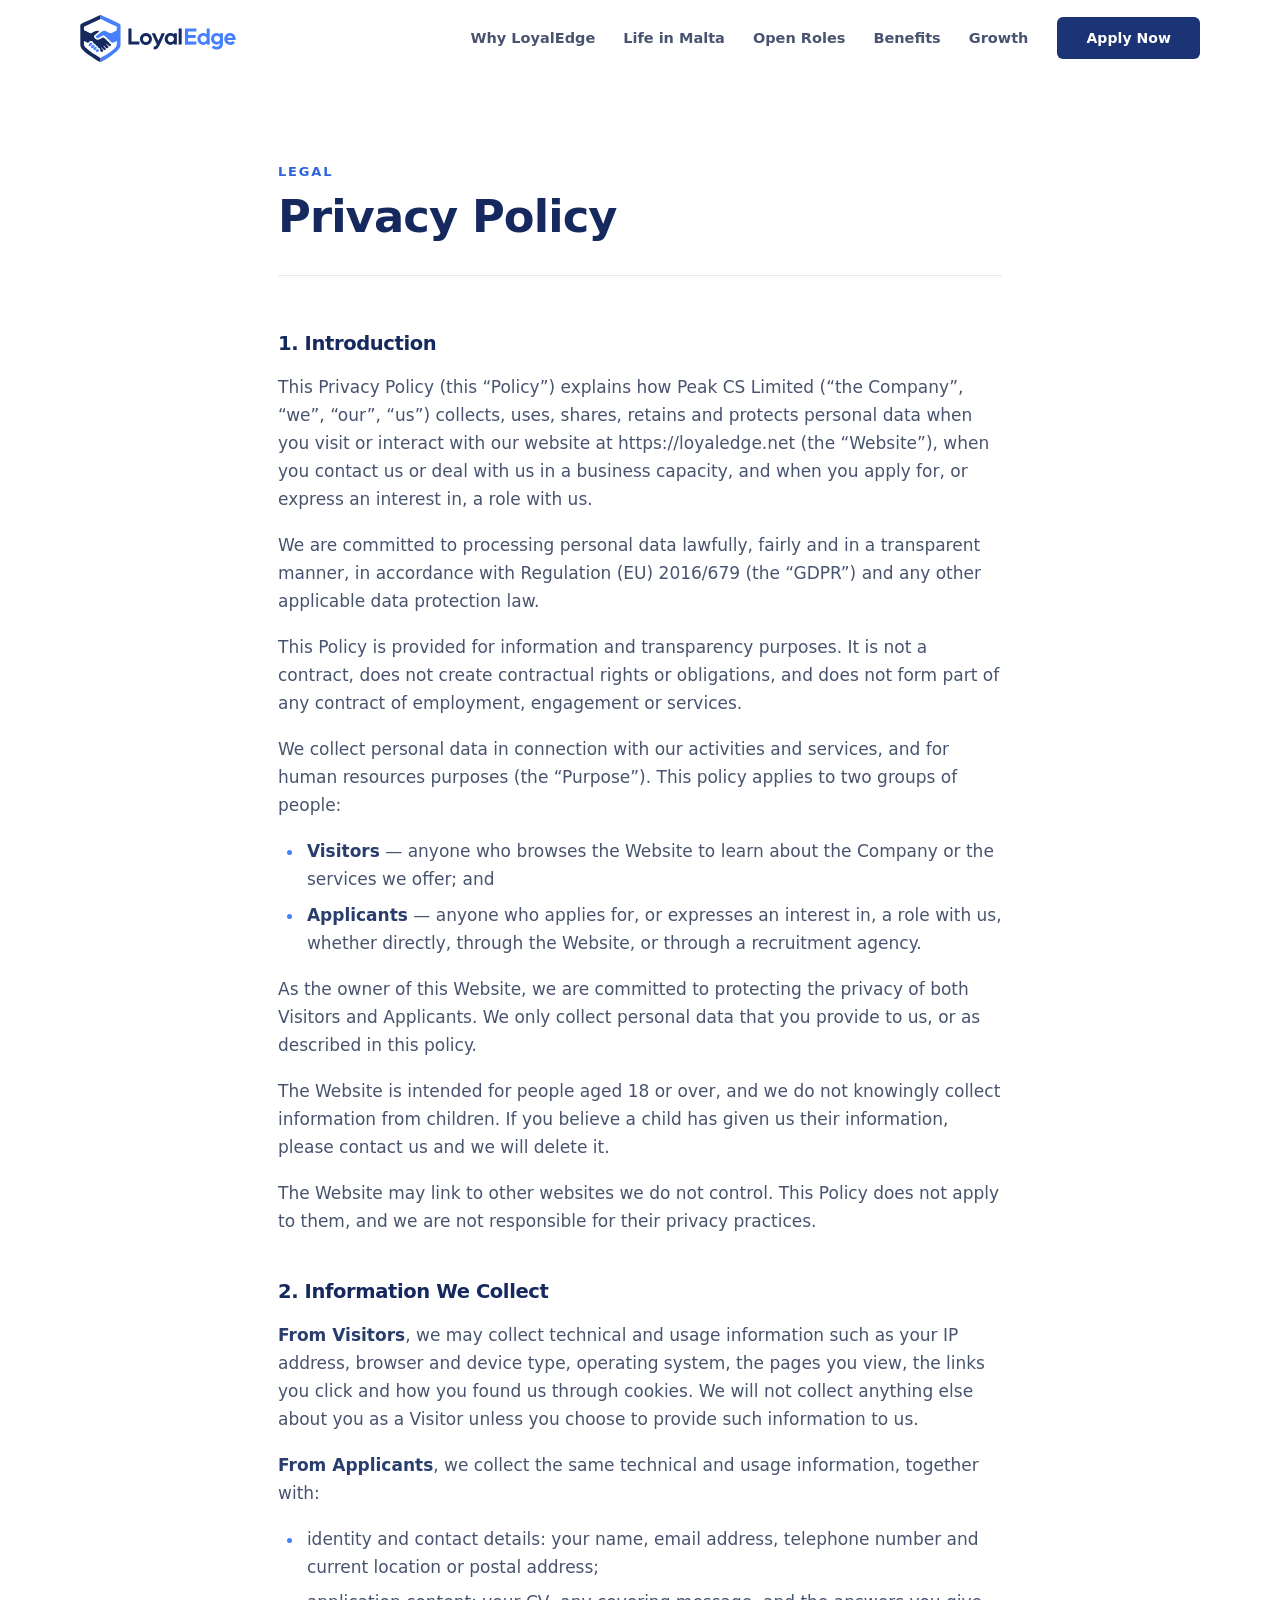
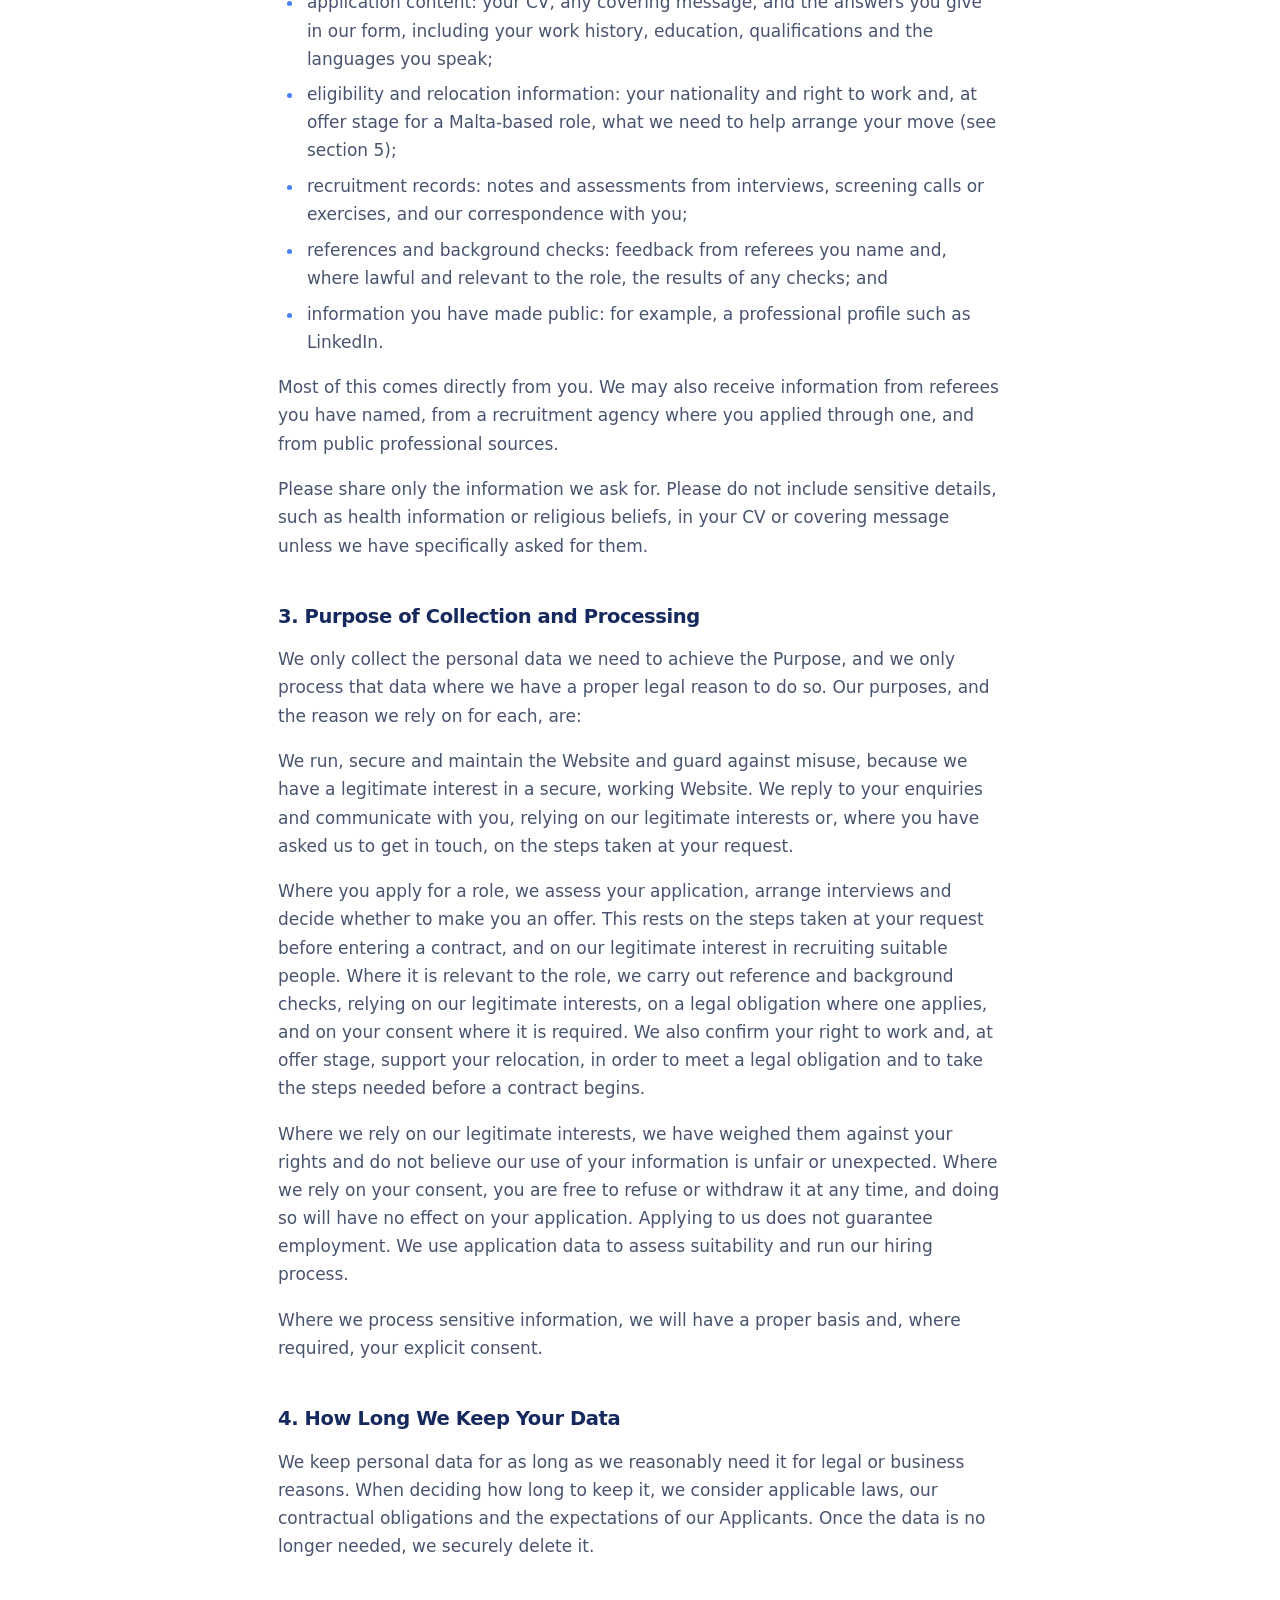
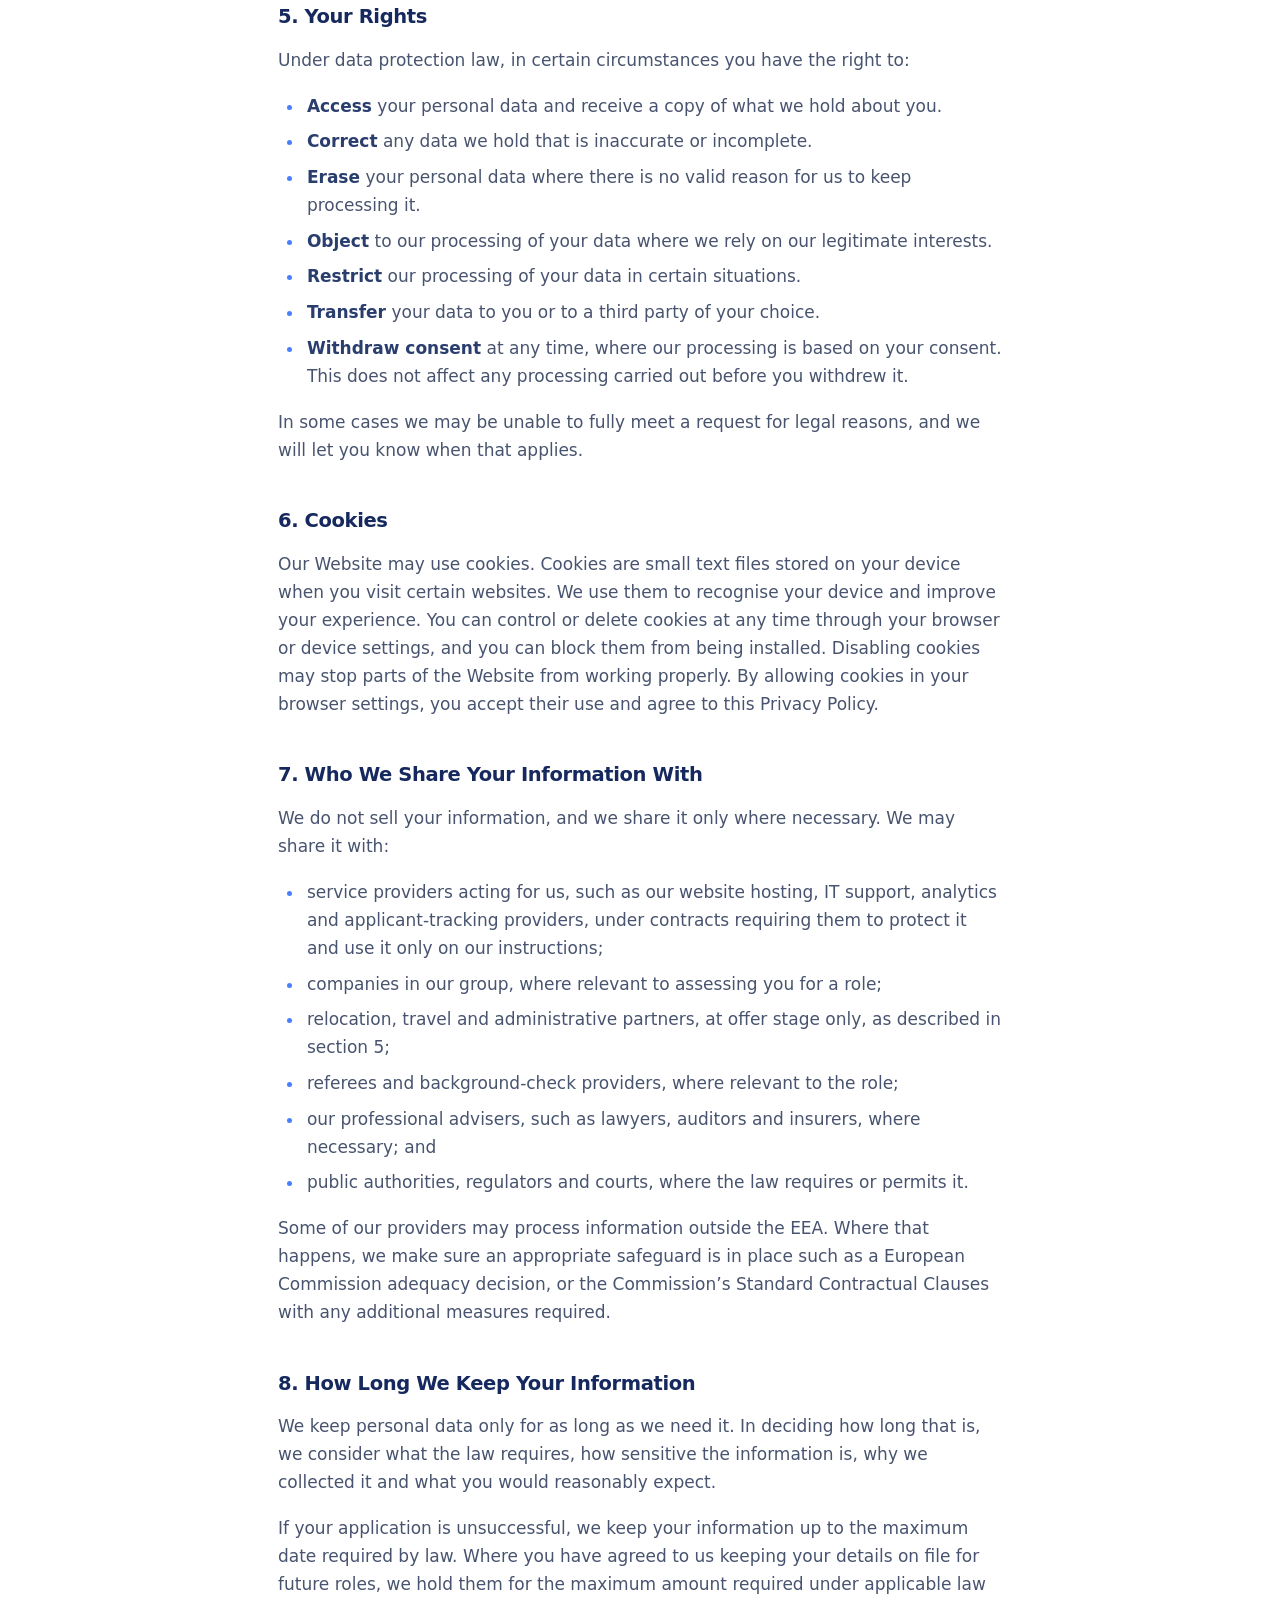
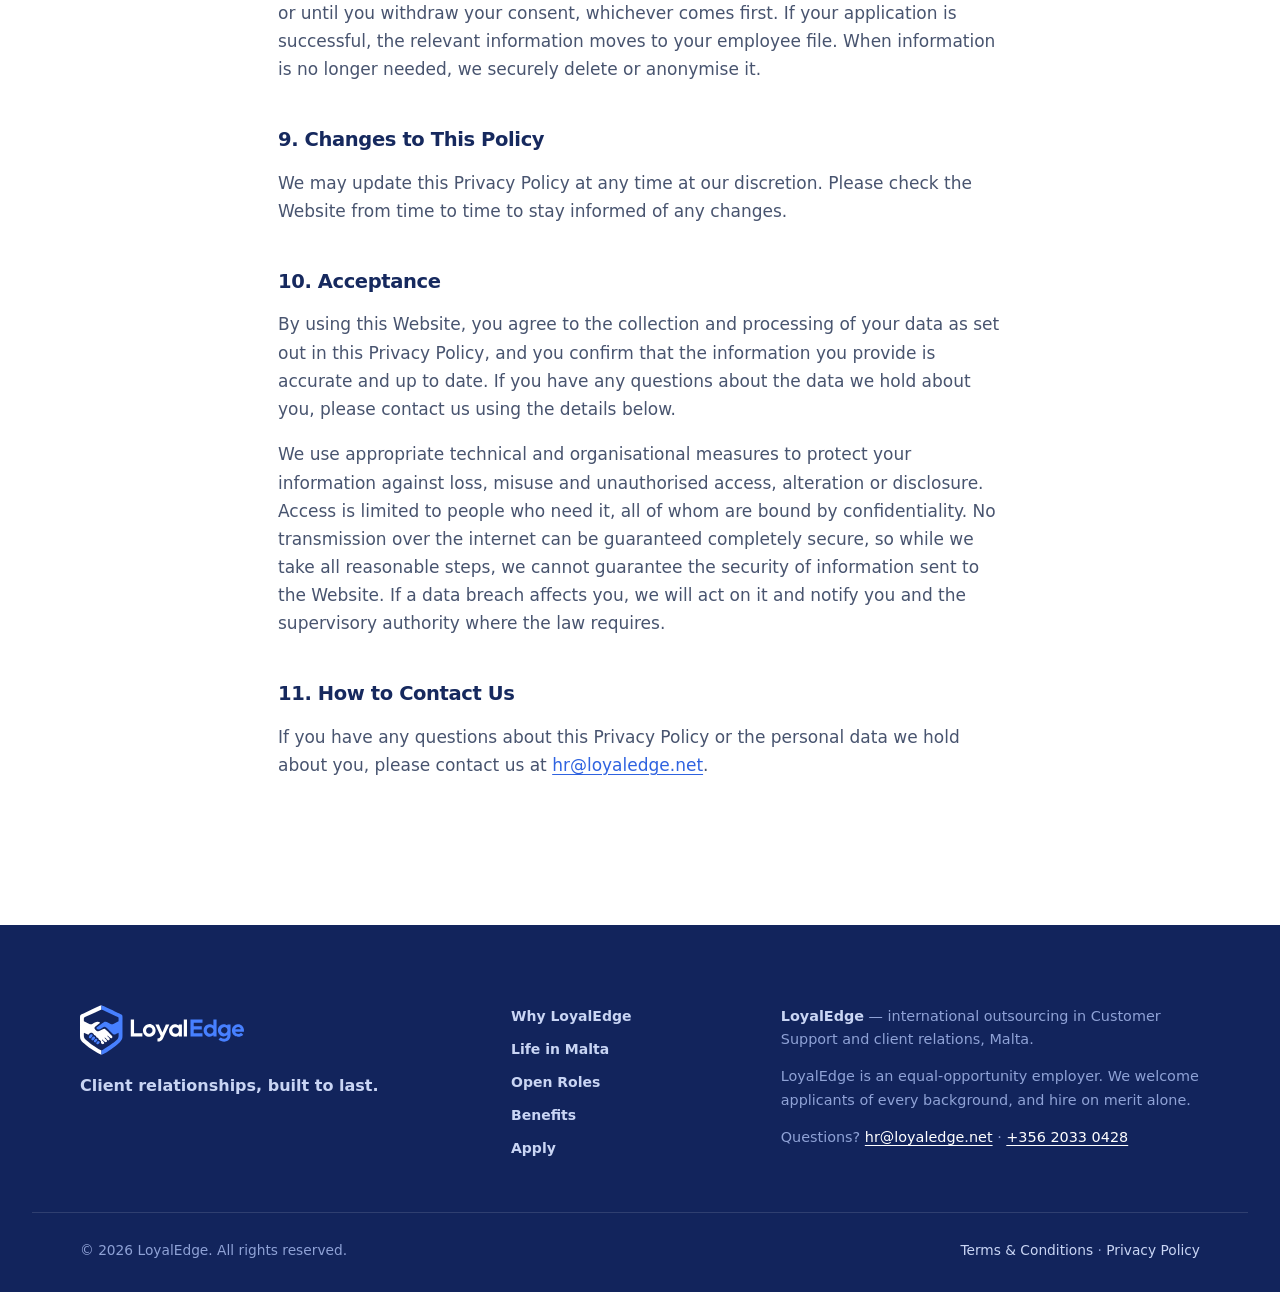
==== commit cea5a89c: "Rebrand to LoyalEdge and add phone contact to footer - Capitalise the brand as "LoyalEdge" across al" ====
--- a/privacy.html
+++ b/privacy.html
@@ -3,8 +3,8 @@
 <head>
 <meta charset="utf-8">
 <meta name="viewport" content="width=device-width, initial-scale=1">
-<title>Privacy Policy — Loyaledge</title>
-<meta name="description" content="How Peak CS Limited collects, uses and protects personal data on the Loyaledge website.">
+<title>Privacy Policy — LoyalEdge</title>
+<meta name="description" content="How Peak CS Limited collects, uses and protects personal data on the LoyalEdge website.">
 <meta name="theme-color" content="#FFFFFF">
 
 <link rel="icon" href="data:image/svg+xml,%3Csvg xmlns='http://www.w3.org/2000/svg' viewBox='0 0 271 316'%3E%3Cpath d='M136.7 315.7C128.6 314.4 110.6 303.7 102.5 298.6 70.9 278.4 37.7 258.1 12 230.6-2.1 215.4.1 197.7.1 178.7l.1-45-.1-39.2c0-7.2-.2-14.5.1-21.7.4-8.3 2.8-11.4 10.2-15 8.4-4 16.8-7.8 25.2-11.7l49.2-22.9 30.9-14.4C121.4 6.1 130.7 1.4 136.5 0c.2 8.8-.2 19.1.3 27.3-34.2 14.4-67.7 32-101.7 46.8-2.8 1.2-8.2 3.5-9.4 6-1.8 3.5-1 19.4-1 22.4 10.6 5 21.3 10 31.8 15.2 6.6 3.3 12.3 6.2 19.7 3 17.8-7.5 32.9-23 52.6-9.5-10.5 8.1-22.9 16.5-32.6 25.3-6.2 5.6-4.8 12.4.3 17.7 21.6 26.4 38-.7 59.4-4.8 3.8-.7 41 38.1 46.4 43 4.3 3.9 6.4 10.1 1.1 14.8-9.9 8.6-23.2-14.9-29-14.9-2.6 7.5 28.5 19.2 9.6 29.7-8.6 4.8-19.2-14.9-25.9-16.9l-1.2 1.1c.2 6.2 22.3 16.3 13.3 25.5-10.1 10.3-20.7-8.7-28.4-14.2h-1.2c-1.2 1.6-1 .8-.9 2.6 4.5 5 15 13.3 14.7 19-.2 2-1.1 4-2.7 5.3-6.6 5.8-13.6-.2-18.2-5 2.9-11.1-2.3-18.5-13.2-21.2-3.3-9.9-5.5-11.4-15.2-14.9-.5-3.8-2.9-9.1-5.8-10.6-8.3-4.2-8.8-.8-12.1-10.1-1.8-5.2-12.1-10.6-17.6-8.6-7.5 1.5-11.7 7-16.2 12.4-9.4-3.6-19.4-8.5-28.6-12.8-.2 17.1-2.9 32 10.4 44.1 24.6 22.5 72.4 55.7 101.5 69.6-.1 9-.1 18 0 26.9z' fill='%231B3476'/%3E%3Cpath d='M136.5 0c5.7.7 115 52.5 127 59 1.8.9 3.3 2.2 4.5 3.8 4 5.4 2.8 23.8 2.7 31.1l-.1 40.1.1 45.9c0 6.8.3 22.8-1 29.1-5.5 27.7-49.7 55.8-71.2 71.5-9.7 7-51.8 34.5-61.8 35.2-.1-9-.1-17.9 0-26.9 3.5-1.3 15.1-8.5 18.9-10.8 28-17.3 55.9-35.9 79.8-58.6 13.5-12.8 10.5-25.9 10.4-44-6.9 3.3-22.6 12.8-29.9 11.7-8.3-1.3-46.1-47.7-56.7-50-11.6-2.5-29.1 19.3-42.2 18.4-4.5-.3-8.3-3.3-11.2-6.7-1.3-1.5-1.9-2.7-1.8-4.6 3.9-5.5 40.3-31.7 47.7-36.2 17.5-7.9 31.2 7.8 46.5 13.2 10.2 3.6 20.3-5.3 29.3-9.3 6-2.7 12.3-6.2 18.2-9.2.1-7.9 0-15.8-.1-23.7-4.4-2.9-11.3-5.9-16.1-8.2l-27.1-12.8-40.7-19.4c-7.7-3.6-17.1-8.4-24.9-11.4-.4-8.3 0-18.6-.2-27.3z' fill='%234780FF'/%3E%3C/svg%3E">
@@ -39,12 +39,12 @@
 
 <header class="site-header" id="siteHeader">
   <div class="wrap header-inner">
-    <a class="logo" href="index.html" aria-label="Loyaledge home">
+    <a class="logo" href="index.html" aria-label="LoyalEdge home">
       <svg class="logo-svg" role="img" aria-hidden="true"><use href="#loyaledge"></use></svg>
     </a>
 
     <nav class="nav" id="nav" aria-label="Main">
-      <a href="index.html#why">Why Loyaledge</a>
+      <a href="index.html#why">Why LoyalEdge</a>
       <a href="index.html#malta">Life in Malta</a>
       <a href="index.html#roles">Open Roles</a>
       <a href="index.html#benefits">Benefits</a>
@@ -274,12 +274,12 @@
 <footer class="site-footer">
   <div class="wrap footer-inner">
     <div class="footer-brand">
-      <svg class="logo-svg logo-svg--footer" role="img" aria-label="Loyaledge"><use href="#loyaledge"></use></svg>
+      <svg class="logo-svg logo-svg--footer" role="img" aria-label="LoyalEdge"><use href="#loyaledge"></use></svg>
       <p>Client relationships, built to last.</p>
     </div>
 
     <nav class="footer-nav" aria-label="Footer">
-      <a href="index.html#why">Why Loyaledge</a>
+      <a href="index.html#why">Why LoyalEdge</a>
       <a href="index.html#malta">Life in Malta</a>
       <a href="index.html#roles">Open Roles</a>
       <a href="index.html#benefits">Benefits</a>
@@ -287,13 +287,13 @@
     </nav>
 
     <div class="footer-legal">
-      <p><strong>Loyaledge</strong> — international outsourcing in Customer Support and client relations, Malta.</p>
-      <p>Loyaledge is an equal-opportunity employer. We welcome applicants of every background, and hire on merit alone.</p>
-      <p class="footer-contact">Questions? <a href="mailto:hr@loyaledge.net">hr@loyaledge.net</a></p>
+      <p><strong>LoyalEdge</strong> — international outsourcing in Customer Support and client relations, Malta.</p>
+      <p>LoyalEdge is an equal-opportunity employer. We welcome applicants of every background, and hire on merit alone.</p>
+      <p class="footer-contact">Questions? <a href="mailto:hr@loyaledge.net">hr@loyaledge.net</a> &middot; <a href="tel:+35620330428">+356 2033 0428</a></p>
     </div>
   </div>
   <div class="wrap footer-bottom">
-    <p>&copy; <span id="year">2026</span> Loyaledge. All rights reserved.</p>
+    <p>&copy; <span id="year">2026</span> LoyalEdge. All rights reserved.</p>
     <p><a href="terms.html">Terms &amp; Conditions</a> · <a href="privacy.html">Privacy Policy</a></p>
   </div>
 </footer>
--- a/styles.css
+++ b/styles.css
@@ -1,5 +1,5 @@
 /* ==========================================================================
-   Loyaledge careers — v3: all-sans corporate, photography-led.
+   LoyalEdge careers — v3: all-sans corporate, photography-led.
    White ground, flat quiet panels, brand navy #1B3476 / blue #4780FF.
    No external requests: system faces, local images only. No italics.
    ========================================================================== */
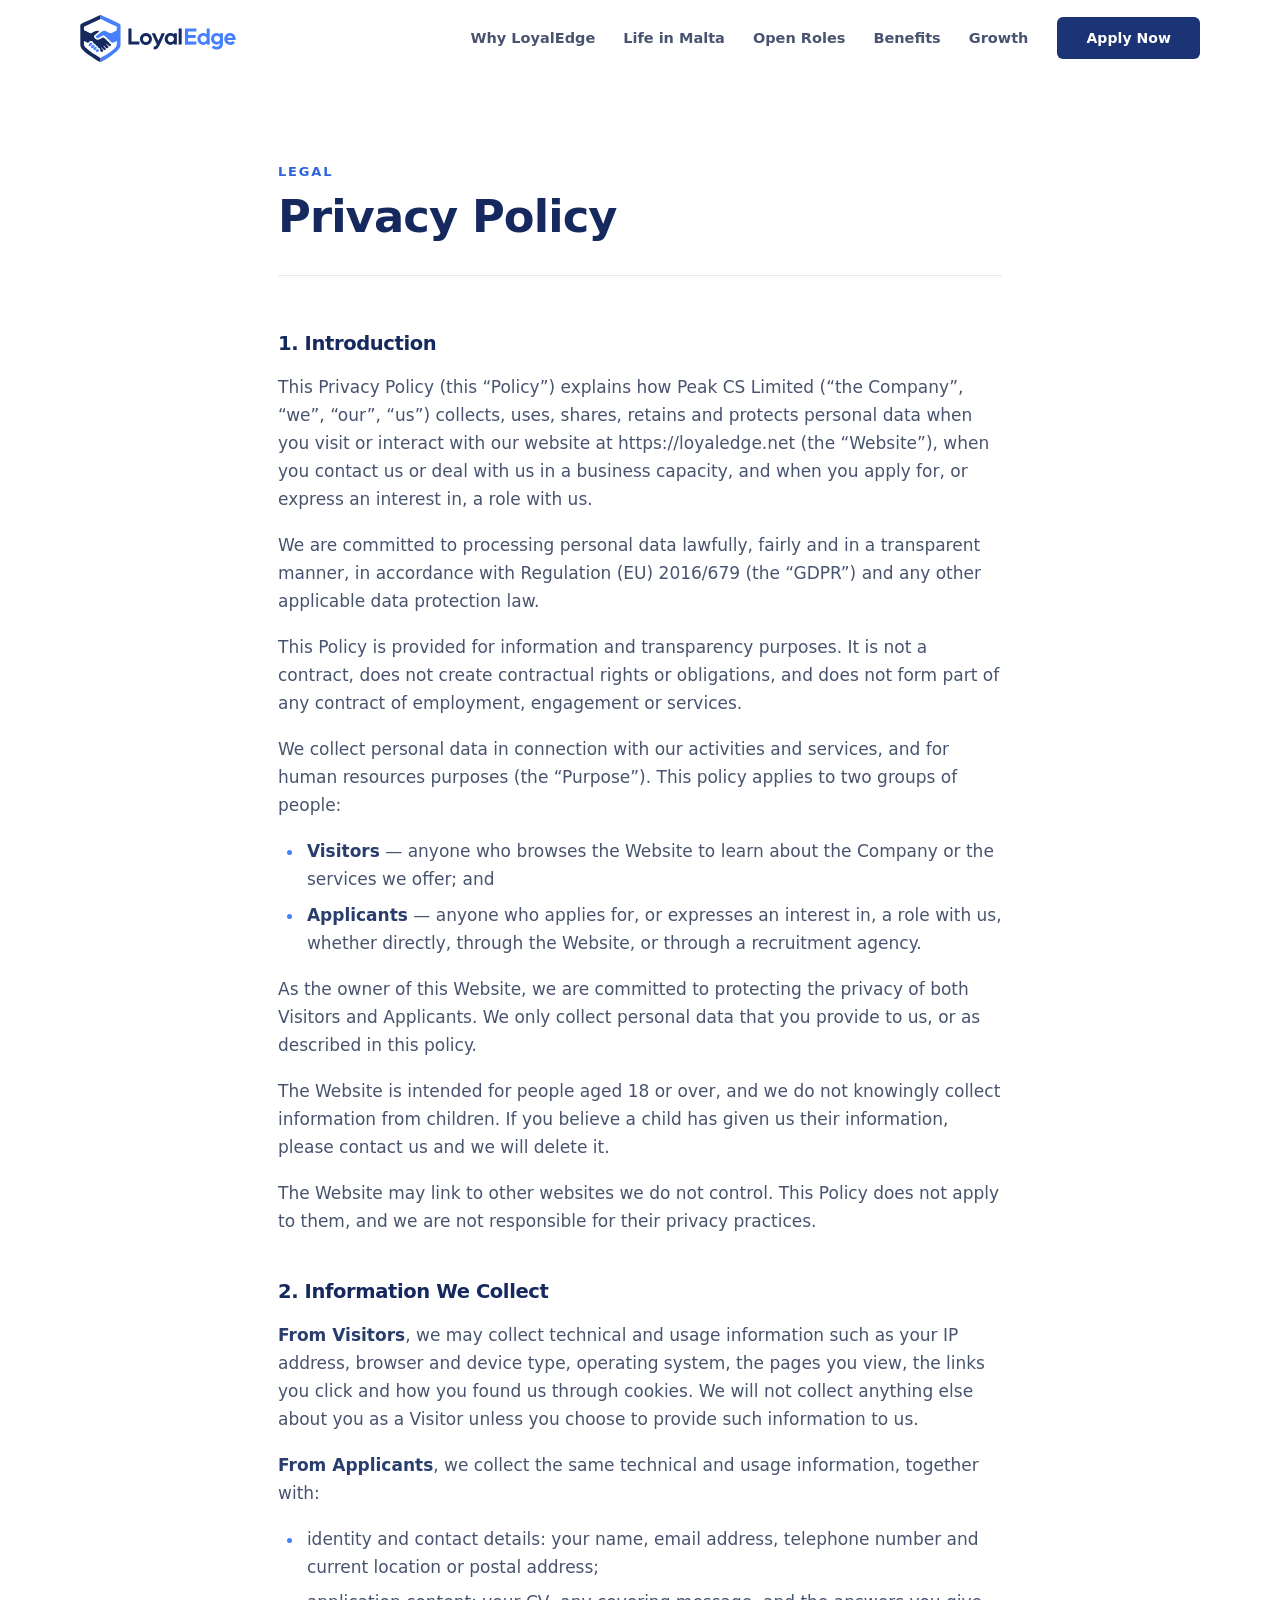
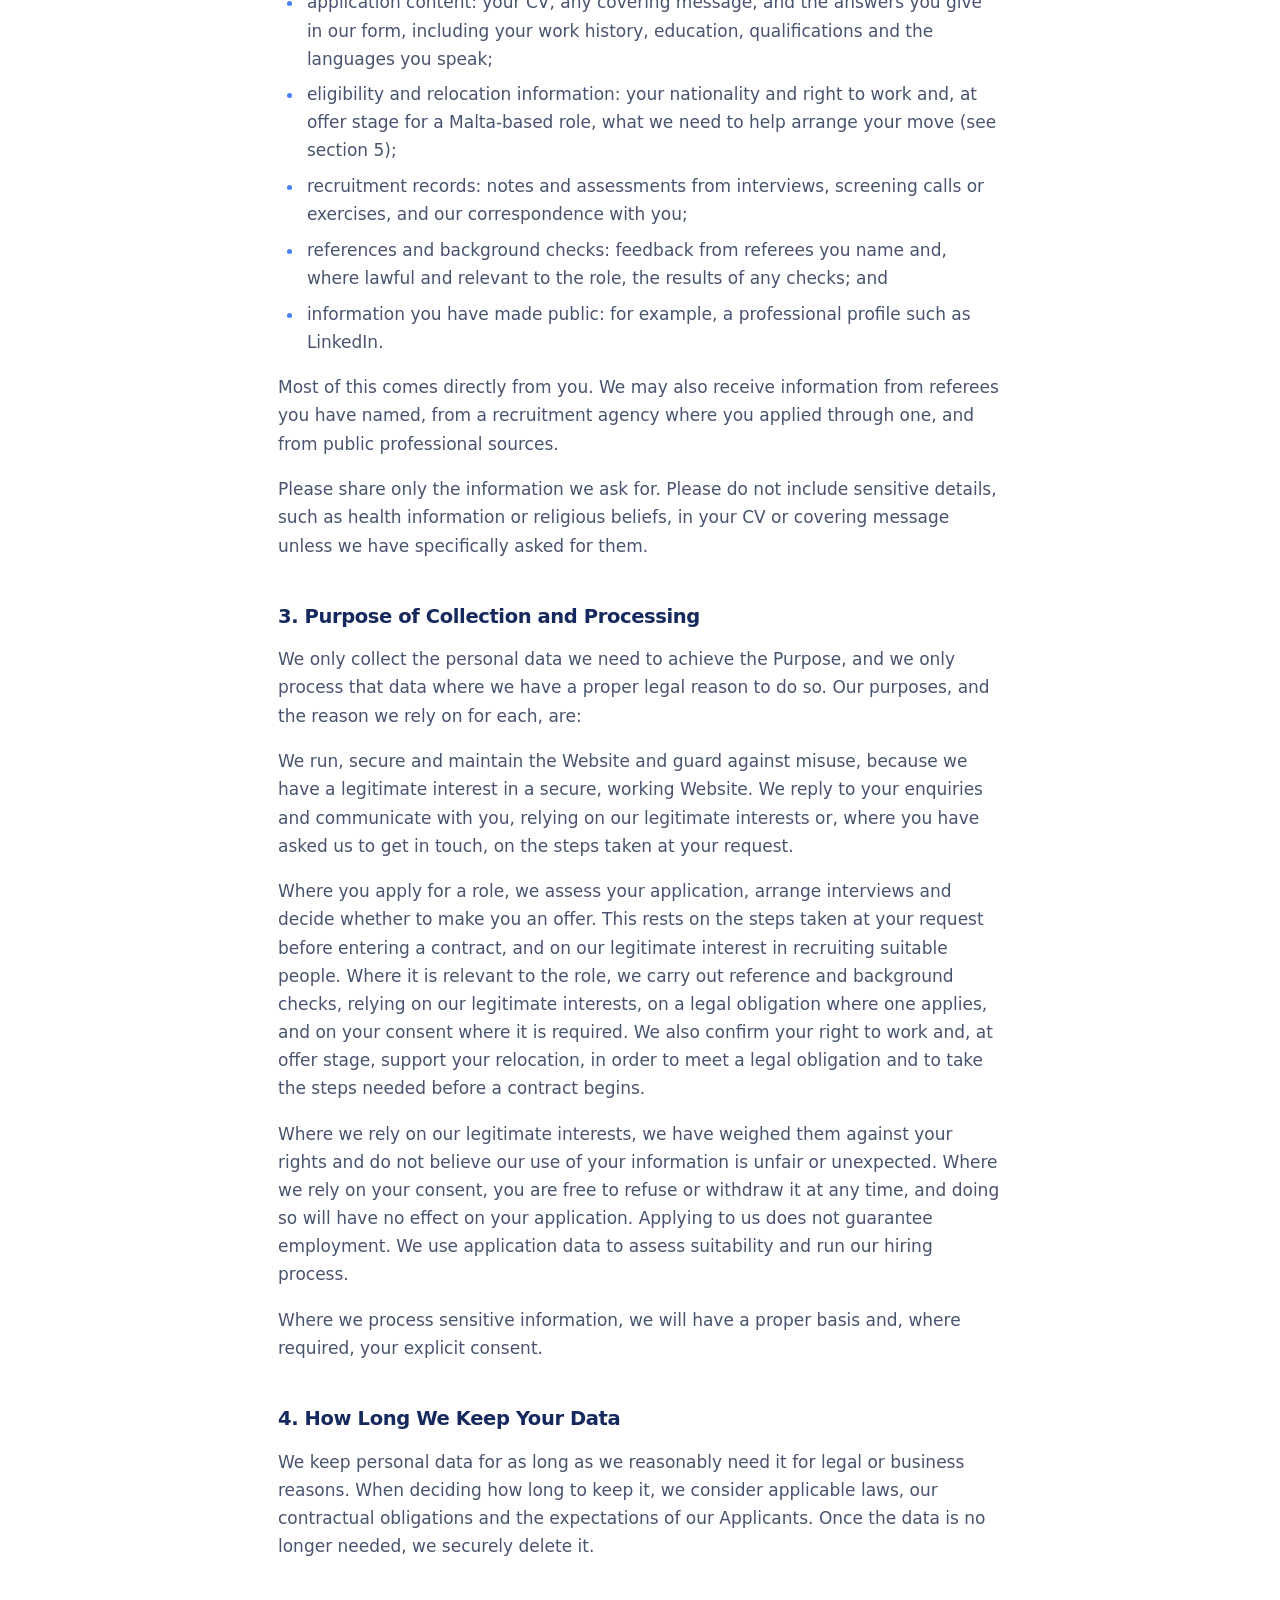
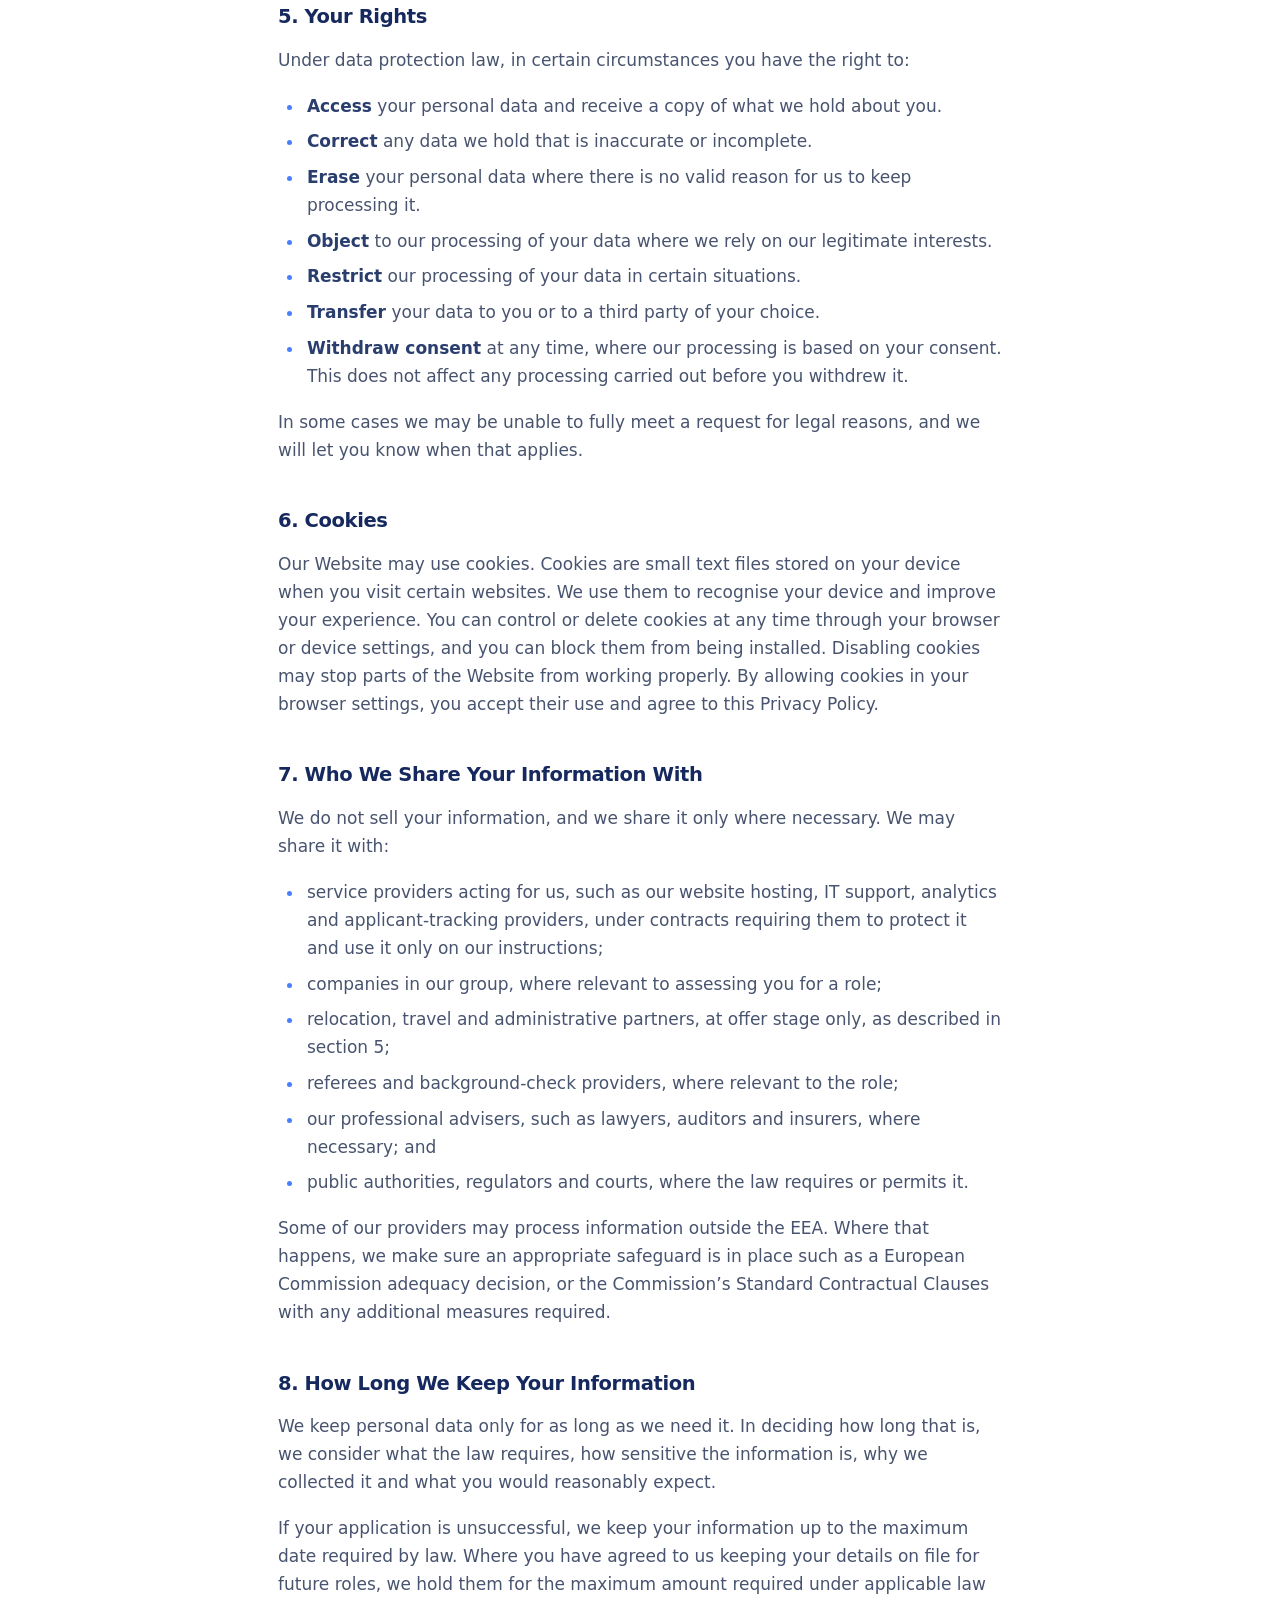
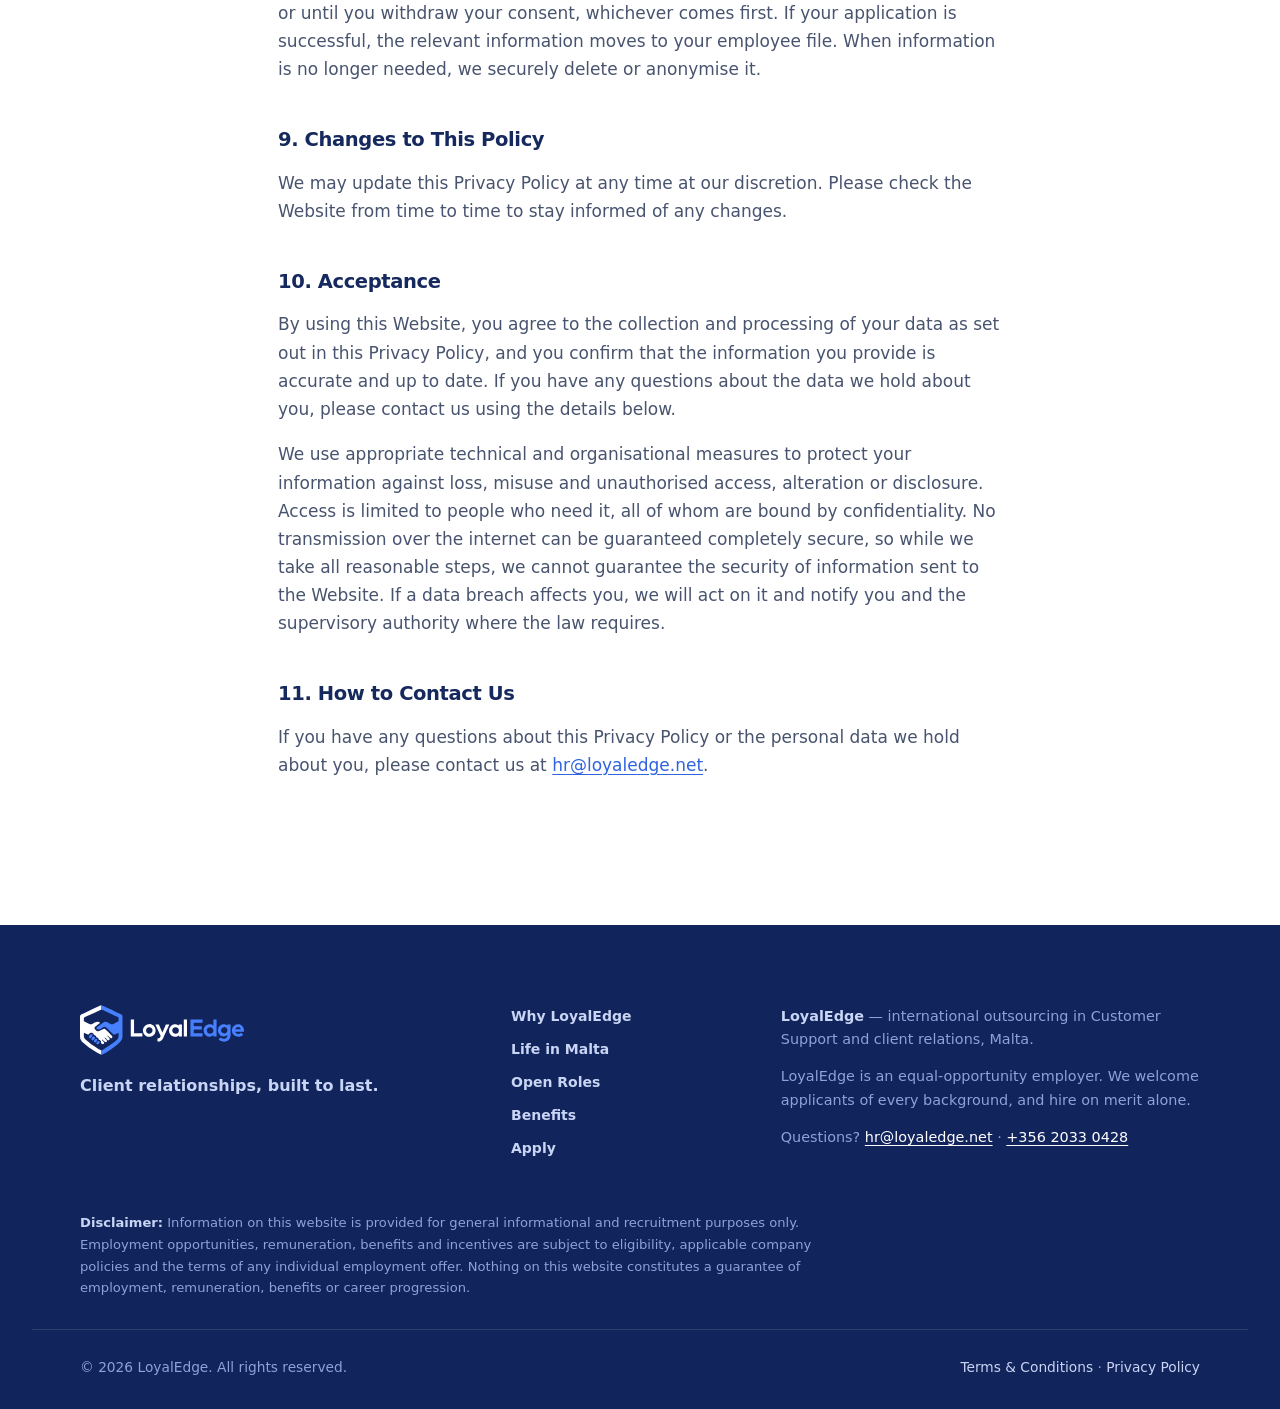
==== commit 7e19f8eb: "Apply legal review v2: compensation copy and disclaimers - Compensation card: growth now reflects se" ====
--- a/privacy.html
+++ b/privacy.html
@@ -292,6 +292,15 @@
       <p class="footer-contact">Questions? <a href="mailto:hr@loyaledge.net">hr@loyaledge.net</a> &middot; <a href="tel:+35620330428">+356 2033 0428</a></p>
     </div>
   </div>
+  <div class="wrap footer-disclaimer">
+    <p>
+      <strong>Disclaimer:</strong> Information on this website is provided for general
+      informational and recruitment purposes only. Employment opportunities, remuneration,
+      benefits and incentives are subject to eligibility, applicable company policies and
+      the terms of any individual employment offer. Nothing on this website constitutes a
+      guarantee of employment, remuneration, benefits or career progression.
+    </p>
+  </div>
   <div class="wrap footer-bottom">
     <p>&copy; <span id="year">2026</span> LoyalEdge. All rights reserved.</p>
     <p><a href="terms.html">Terms &amp; Conditions</a> · <a href="privacy.html">Privacy Policy</a></p>
--- a/styles.css
+++ b/styles.css
@@ -541,6 +541,13 @@
 .perk-icon svg { width: 21px; height: 21px; }
 .perk:hover .perk-icon { background: var(--blue-700); color: #fff; transform: scale(1.07) rotate(-4deg); }
 
+.perks-note {
+  max-width: 68ch;
+  margin: 26px 0 0;
+  font-size: .86rem; line-height: 1.6;
+  color: var(--mist);
+}
+
 /* ==========================================================================
    Growth — vertical timeline
    ========================================================================== */
@@ -723,6 +730,14 @@
 .footer-legal p { font-size: .9rem; color: var(--on-navy-dim); margin-bottom: .9em; }
 .footer-legal strong { color: var(--on-navy); }
 .footer-contact a { color: #fff; text-decoration: underline; text-underline-offset: 3px; }
+
+.footer-disclaimer { padding-bottom: 30px; }
+.footer-disclaimer p {
+  max-width: 92ch; margin: 0;
+  font-size: .82rem; line-height: 1.65;
+  color: var(--on-navy-dim);
+}
+.footer-disclaimer strong { color: var(--on-navy); }
 
 .footer-bottom {
   display: flex; justify-content: space-between; gap: 20px; flex-wrap: wrap;
